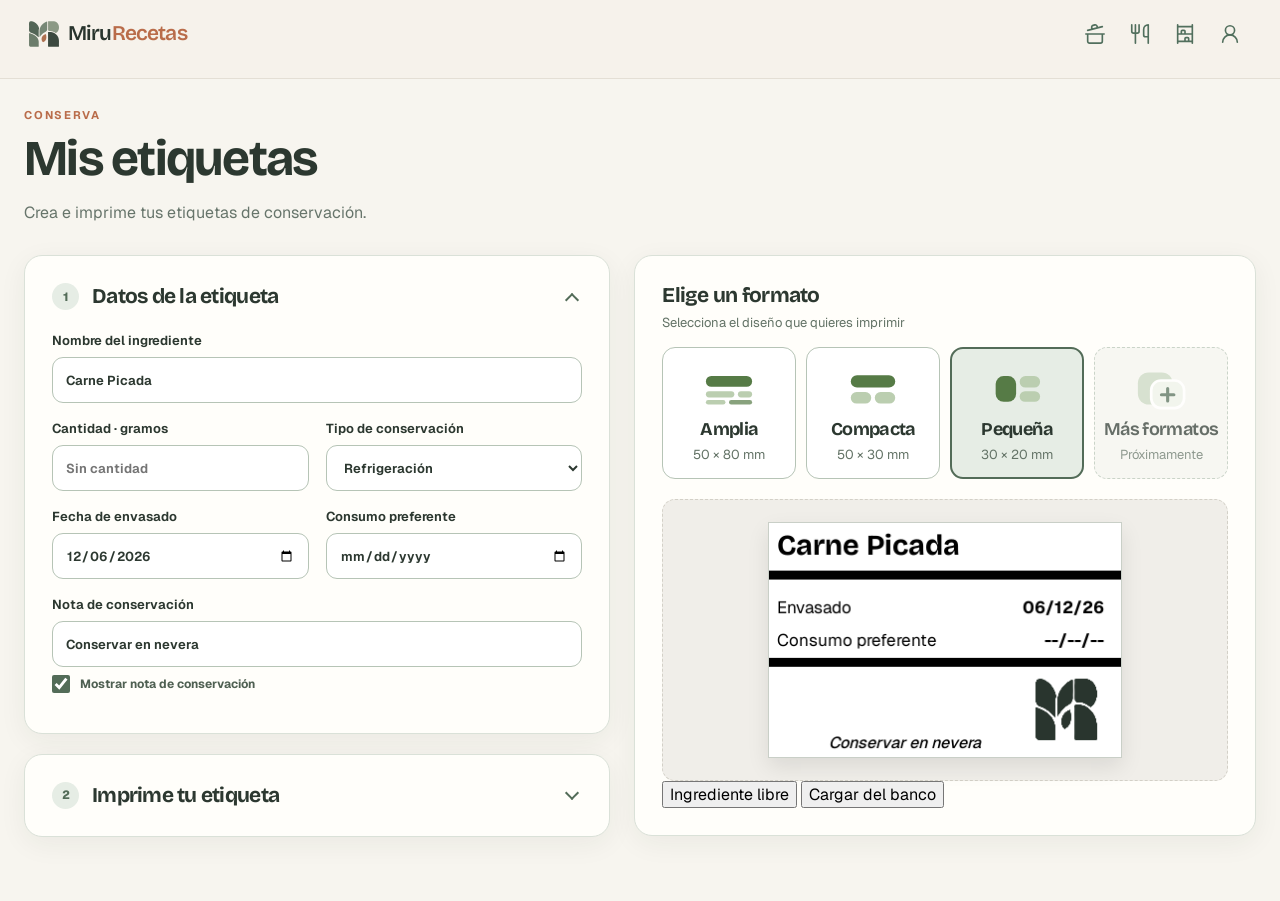
==== ingredientes-v1/index.html @ 3022ea2f "feat: chips de ingrediente libre/banco y panel modal en Pequeña" ====
<!doctype html>
<html lang="es">
<head>
<meta charset="utf-8">
<meta name="viewport" content="width=device-width, initial-scale=1, viewport-fit=cover">
<meta name="theme-color" content="#536c58">
<meta name="description" content="Prepara e imprime etiquetas de ingredientes para congelar con MiruRecetas y una CLABEL CT230B.">
<title>Conserva · Etiquetas de ingredientes | MiruRecetas</title>
<link rel="preconnect" href="https://fonts.googleapis.com">
<link rel="preconnect" href="https://fonts.gstatic.com" crossorigin>
<link href="https://fonts.googleapis.com/css2?family=Bricolage+Grotesque:opsz,wght@12..96,400;12..96,500;12..96,600;12..96,700&family=Geist:ital,wght@0,400;0,500;0,700;1,500&display=swap" rel="stylesheet">
<link rel="stylesheet" href="./cabecera.css">
<link rel="stylesheet" href="./style.css?v=20261108-banco-panel-v1">
</head>
<body>
<header class="miru-header miru-header--interior" data-miru-header="interior" aria-label="Cabecera de MiruRecetas">
  <div class="miru-header__inner">
    <div class="miru-header__identity">
    <a class="miru-brand" href="https://mirurecetas.github.io/menu-anual-recetas/" aria-label="MiruRecetas — ir a la portada">
      <svg xmlns="http://www.w3.org/2000/svg" class="miru-isotipo" viewBox="298.03625 327.58607695 939.08700087 799.25672305" aria-hidden="true" focusable="false"><path id="pieza-1" fill="#8c9985" d="M 903.79 330.18 C 905.53 329.82 907.40 329.60 909.22 329.36 C 911.04 329.12 912.87 328.91 914.70 328.73 C 916.54 328.55 918.38 328.40 920.23 328.27 C 922.08 328.15 923.93 328.05 925.80 327.97 C 927.66 327.90 929.53 327.84 931.40 327.81 C 933.28 327.77 935.16 327.76 937.05 327.76 C 938.93 327.76 940.82 327.78 942.72 327.81 C 944.61 327.83 946.51 327.88 948.42 327.93 C 950.32 327.98 952.23 328.04 954.14 328.11 C 956.05 328.18 957.97 328.25 959.88 328.33 C 961.80 328.40 963.72 328.48 965.64 328.56 C 967.57 328.64 969.49 328.72 971.42 328.80 C 973.34 328.87 975.27 328.94 977.20 329.01 C 979.13 329.07 981.05 329.13 982.98 329.18 C 984.91 329.22 986.84 329.26 988.77 329.29 C 990.70 329.31 992.63 329.32 994.56 329.31 C 996.49 329.31 998.41 329.29 1000.34 329.26 C 1002.26 329.22 1004.19 329.18 1006.11 329.12 C 1008.03 329.07 1009.96 329.01 1011.87 328.94 C 1013.79 328.87 1015.71 328.79 1017.63 328.71 C 1019.54 328.64 1021.45 328.55 1023.36 328.47 C 1025.27 328.39 1027.18 328.30 1029.08 328.23 C 1030.98 328.15 1032.88 328.07 1034.78 328.00 C 1036.68 327.93 1038.57 327.86 1040.46 327.80 C 1042.35 327.75 1044.23 327.70 1046.11 327.66 C 1047.99 327.63 1049.87 327.60 1051.74 327.59 C 1053.61 327.58 1055.48 327.59 1057.34 327.61 C 1059.20 327.63 1061.05 327.67 1062.90 327.73 C 1064.76 327.79 1066.60 327.87 1068.44 327.98 C 1070.28 328.08 1072.11 328.21 1073.94 328.37 C 1075.76 328.52 1077.58 328.70 1079.40 328.91 C 1081.21 329.13 1083.02 329.37 1084.82 329.64 C 1086.62 329.91 1088.41 330.21 1090.19 330.54 C 1091.98 330.87 1093.75 331.23 1095.52 331.62 C 1097.29 332.00 1099.05 332.42 1100.80 332.87 C 1102.55 333.31 1104.29 333.78 1106.02 334.28 C 1107.76 334.78 1109.48 335.31 1111.19 335.87 C 1112.90 336.42 1114.60 337.01 1116.29 337.61 C 1117.98 338.22 1119.67 338.86 1121.33 339.52 C 1123.00 340.18 1124.66 340.87 1126.30 341.58 C 1127.95 342.30 1129.58 343.03 1131.20 343.80 C 1132.82 344.56 1134.43 345.35 1136.03 346.16 C 1137.62 346.98 1139.20 347.81 1140.77 348.67 C 1142.34 349.53 1143.89 350.42 1145.43 351.33 C 1146.97 352.24 1148.50 353.17 1150.00 354.12 C 1151.51 355.08 1153.01 356.05 1154.49 357.05 C 1155.97 358.05 1157.43 359.07 1158.88 360.12 C 1160.33 361.16 1161.76 362.23 1163.17 363.31 C 1164.59 364.40 1165.99 365.51 1167.37 366.63 C 1168.75 367.76 1170.11 368.91 1171.46 370.08 C 1172.80 371.25 1174.13 372.44 1175.44 373.65 C 1176.75 374.86 1178.04 376.08 1179.31 377.33 C 1180.58 378.58 1181.83 379.84 1183.07 381.13 C 1184.30 382.41 1185.51 383.72 1186.70 385.04 C 1187.90 386.36 1189.07 387.70 1190.22 389.05 C 1191.37 390.41 1192.50 391.78 1193.61 393.18 C 1194.72 394.57 1195.80 395.97 1196.87 397.40 C 1197.94 398.82 1198.98 400.26 1200.00 401.72 C 1201.02 403.17 1202.03 404.64 1203.00 406.13 C 1203.98 407.62 1204.94 409.12 1205.88 410.63 C 1206.81 412.15 1207.73 413.68 1208.62 415.22 C 1209.51 416.76 1210.39 418.32 1211.24 419.89 C 1212.09 421.46 1212.91 423.04 1213.72 424.64 C 1214.53 426.23 1215.31 427.84 1216.08 429.46 C 1216.84 431.08 1217.59 432.71 1218.31 434.35 C 1219.03 435.99 1219.73 437.64 1220.41 439.30 C 1221.08 440.96 1221.74 442.64 1222.38 444.32 C 1223.01 446.00 1223.62 447.69 1224.22 449.39 C 1224.81 451.09 1225.38 452.80 1225.93 454.52 C 1226.48 456.24 1227.01 457.97 1227.51 459.70 C 1228.02 461.43 1228.51 463.17 1228.97 464.92 C 1229.43 466.67 1229.88 468.42 1230.30 470.19 C 1230.72 471.95 1231.12 473.71 1231.50 475.49 C 1231.88 477.26 1232.23 479.04 1232.57 480.82 C 1232.91 482.61 1233.22 484.40 1233.51 486.19 C 1233.81 487.98 1234.08 489.78 1234.33 491.58 C 1234.58 493.38 1234.81 495.18 1235.02 496.99 C 1235.23 498.80 1235.41 500.61 1235.58 502.42 C 1235.74 504.23 1235.89 506.05 1236.01 507.87 C 1236.13 509.68 1236.23 511.50 1236.32 513.32 C 1236.40 515.14 1236.45 516.96 1236.49 518.78 C 1236.53 520.60 1236.55 522.42 1236.54 524.24 C 1236.54 526.06 1236.51 527.88 1236.47 529.70 C 1236.42 531.52 1236.35 533.33 1236.26 535.15 C 1236.17 536.96 1236.06 538.78 1235.93 540.59 C 1235.80 542.40 1235.64 544.21 1235.47 546.02 C 1235.29 547.83 1235.10 549.63 1234.88 551.43 C 1234.66 553.23 1234.42 555.03 1234.16 556.82 C 1233.90 558.62 1233.62 560.41 1233.31 562.19 C 1233.01 563.97 1232.68 565.75 1232.33 567.53 C 1231.99 569.30 1231.62 571.07 1231.23 572.84 C 1230.83 574.60 1230.42 576.36 1229.99 578.11 C 1229.55 579.86 1229.09 581.61 1228.61 583.34 C 1228.14 585.08 1227.63 586.81 1227.11 588.54 C 1226.59 590.26 1226.04 591.97 1225.48 593.68 C 1224.91 595.39 1224.32 597.09 1223.71 598.78 C 1223.10 600.47 1222.46 602.15 1221.80 603.82 C 1221.15 605.49 1220.47 607.16 1219.77 608.81 C 1219.07 610.46 1218.34 612.10 1217.60 613.73 C 1216.85 615.37 1216.08 616.99 1215.29 618.60 C 1214.50 620.21 1213.69 621.81 1212.85 623.39 C 1212.02 624.98 1211.16 626.55 1210.28 628.12 C 1209.39 629.68 1208.49 631.23 1207.56 632.77 C 1206.64 634.30 1205.69 635.83 1204.71 637.34 C 1203.74 638.85 1202.75 640.35 1201.73 641.83 C 1200.71 643.31 1199.67 644.78 1198.60 646.23 C 1197.54 647.69 1196.45 649.13 1195.34 650.55 C 1194.23 651.97 1193.10 653.38 1191.94 654.77 C 1190.78 656.16 1189.60 657.54 1188.40 658.90 C 1187.19 660.26 1185.97 661.60 1184.72 662.93 C 1183.47 664.26 1182.20 665.57 1180.90 666.87 C 1179.60 668.17 1178.28 669.45 1176.94 670.73 C 1175.60 672.01 1174.24 673.28 1172.85 674.54 C 1171.46 675.80 1170.05 677.05 1168.62 678.29 C 1167.19 679.54 1165.73 680.79 1164.25 682.02 C 1162.78 683.25 1161.28 684.49 1159.76 685.66 C 1158.25 686.83 1156.71 687.99 1155.17 689.05 C 1153.62 690.10 1152.06 691.11 1150.50 691.97 C 1148.94 692.84 1147.36 693.63 1145.79 694.24 C 1144.22 694.86 1142.64 695.36 1141.06 695.66 C 1139.49 695.96 1137.91 696.10 1136.34 696.02 C 1134.78 695.95 1133.21 695.65 1131.66 695.21 C 1130.10 694.77 1128.55 694.12 1127.00 693.38 C 1125.46 692.65 1123.92 691.75 1122.38 690.80 C 1120.84 689.86 1119.30 688.80 1117.77 687.73 C 1116.23 686.67 1114.70 685.52 1113.16 684.42 C 1111.63 683.32 1110.10 682.19 1108.57 681.13 C 1107.03 680.07 1105.50 679.05 1103.97 678.08 C 1102.43 677.10 1100.89 676.18 1099.36 675.29 C 1097.82 674.39 1096.27 673.54 1094.73 672.71 C 1093.18 671.88 1091.64 671.09 1090.09 670.31 C 1088.53 669.52 1086.98 668.77 1085.42 668.02 C 1083.85 667.27 1082.29 666.54 1080.72 665.81 C 1079.15 665.08 1077.57 664.35 1075.99 663.63 C 1074.40 662.90 1072.81 662.18 1071.22 661.46 C 1069.62 660.74 1068.02 660.03 1066.41 659.32 C 1064.81 658.62 1063.19 657.91 1061.57 657.22 C 1059.96 656.53 1058.33 655.84 1056.70 655.16 C 1055.07 654.49 1053.43 653.82 1051.79 653.16 C 1050.15 652.50 1048.50 651.86 1046.84 651.22 C 1045.19 650.59 1043.53 649.97 1041.86 649.36 C 1040.19 648.75 1038.52 648.16 1036.84 647.58 C 1035.17 647.00 1033.48 646.43 1031.79 645.89 C 1030.10 645.34 1028.41 644.81 1026.70 644.30 C 1025.00 643.79 1023.29 643.30 1021.58 642.82 C 1019.87 642.35 1018.15 641.90 1016.42 641.47 C 1014.70 641.03 1012.97 640.62 1011.23 640.24 C 1009.49 639.85 1007.75 639.49 1006.00 639.14 C 1004.25 638.80 1002.49 638.48 1000.72 638.18 C 998.95 637.88 997.18 637.61 995.39 637.35 C 993.61 637.10 991.81 636.86 990.00 636.65 C 988.20 636.44 986.38 636.25 984.55 636.08 C 982.72 635.91 980.88 635.77 979.02 635.64 C 977.17 635.52 975.30 635.42 973.42 635.33 C 971.54 635.25 969.64 635.19 967.75 635.13 C 965.85 635.08 963.94 635.05 962.03 635.01 C 960.12 634.97 958.21 634.94 956.30 634.91 C 954.40 634.87 952.49 634.84 950.60 634.79 C 948.70 634.74 946.81 634.69 944.94 634.61 C 943.07 634.53 941.21 634.44 939.38 634.32 C 937.54 634.20 935.72 634.07 933.93 633.88 C 932.14 633.70 930.37 633.52 928.63 633.24 C 926.88 632.96 925.17 632.65 923.48 632.20 C 921.79 631.75 920.12 631.24 918.49 630.54 C 916.85 629.84 915.22 629.00 913.65 628.00 C 912.08 627.01 910.51 625.81 909.06 624.54 C 907.62 623.27 906.22 621.84 904.98 620.39 C 903.75 618.93 902.63 617.38 901.67 615.81 C 900.70 614.25 899.90 612.63 899.19 610.98 C 898.49 609.33 897.93 607.64 897.45 605.92 C 896.96 604.21 896.60 602.46 896.29 600.69 C 895.98 598.92 895.77 597.12 895.59 595.32 C 895.41 593.51 895.31 591.67 895.22 589.84 C 895.13 588.00 895.09 586.15 895.05 584.29 C 895.01 582.44 894.98 580.58 894.95 578.72 C 894.93 576.86 894.90 575.00 894.89 573.14 C 894.87 571.27 894.86 569.40 894.85 567.54 C 894.84 565.67 894.83 563.79 894.83 561.92 C 894.83 560.05 894.83 558.17 894.83 556.29 C 894.83 554.42 894.84 552.54 894.85 550.66 C 894.85 548.78 894.87 546.90 894.88 545.01 C 894.89 543.13 894.90 541.25 894.91 539.36 C 894.93 537.47 894.94 535.59 894.96 533.70 C 894.97 531.81 894.98 529.92 895.00 528.04 C 895.01 526.15 895.03 524.26 895.04 522.37 C 895.05 520.48 895.06 518.59 895.08 516.70 C 895.09 514.81 895.09 512.91 895.10 511.02 C 895.11 509.13 895.11 507.24 895.11 505.35 C 895.11 503.46 895.11 501.57 895.11 499.68 C 895.10 497.79 895.10 495.90 895.08 494.01 C 895.07 492.13 895.06 490.24 895.04 488.35 C 895.02 486.46 895.00 484.57 894.98 482.69 C 894.96 480.80 894.93 478.92 894.90 477.03 C 894.88 475.14 894.85 473.26 894.82 471.37 C 894.79 469.49 894.76 467.60 894.74 465.72 C 894.71 463.83 894.68 461.95 894.65 460.06 C 894.62 458.18 894.59 456.29 894.57 454.41 C 894.54 452.52 894.52 450.64 894.49 448.75 C 894.47 446.87 894.45 444.99 894.43 443.10 C 894.41 441.22 894.40 439.33 894.39 437.44 C 894.38 435.56 894.37 433.67 894.36 431.79 C 894.36 429.90 894.36 428.02 894.36 426.13 C 894.37 424.24 894.38 422.36 894.39 420.47 C 894.41 418.58 894.43 416.69 894.46 414.80 C 894.49 412.91 894.52 411.03 894.56 409.14 C 894.60 407.25 894.65 405.36 894.70 403.46 C 894.75 401.57 894.81 399.68 894.86 397.79 C 894.92 395.89 894.98 394.00 895.03 392.10 C 895.09 390.20 895.14 388.31 895.19 386.41 C 895.24 384.51 895.28 382.60 895.32 380.70 C 895.36 378.80 895.39 376.89 895.40 374.98 C 895.42 373.07 895.43 371.16 895.42 369.25 C 895.42 367.33 895.40 365.42 895.36 363.50 C 895.33 361.58 895.28 359.65 895.23 357.72 C 895.18 355.79 895.12 353.86 895.07 351.91 C 895.02 349.96 894.97 348.01 894.94 346.04 C 894.92 344.07 894.79 341.99 894.92 340.11 C 895.05 338.23 895.07 336.21 895.71 334.78 C 896.34 333.35 897.40 332.28 898.74 331.52 C 900.09 330.75 902.04 330.54 903.79 330.18 Z"/><path id="pieza-2" fill="#536556" d="M 354.97 329.21 C 357.05 328.94 359.13 328.72 361.19 328.55 C 363.26 328.39 365.31 328.28 367.36 328.22 C 369.41 328.15 371.44 328.15 373.47 328.18 C 375.50 328.22 377.52 328.31 379.53 328.44 C 381.54 328.57 383.54 328.75 385.54 328.97 C 387.53 329.18 389.51 329.45 391.49 329.75 C 393.46 330.05 395.42 330.40 397.38 330.78 C 399.34 331.16 401.28 331.58 403.22 332.03 C 405.16 332.49 407.09 332.98 409.01 333.50 C 410.93 334.02 412.84 334.57 414.74 335.16 C 416.64 335.74 418.53 336.36 420.41 337.00 C 422.30 337.64 424.17 338.31 426.04 339.00 C 427.90 339.69 429.76 340.41 431.61 341.15 C 433.45 341.89 435.29 342.66 437.12 343.44 C 438.95 344.22 440.77 345.02 442.58 345.84 C 444.39 346.66 446.19 347.49 447.98 348.35 C 449.78 349.20 451.56 350.08 453.33 350.97 C 455.11 351.86 456.87 352.76 458.63 353.69 C 460.38 354.61 462.13 355.56 463.87 356.52 C 465.61 357.48 467.33 358.46 469.05 359.45 C 470.77 360.45 472.48 361.46 474.18 362.49 C 475.88 363.52 477.57 364.57 479.26 365.64 C 480.94 366.70 482.61 367.79 484.27 368.89 C 485.94 369.99 487.59 371.11 489.24 372.25 C 490.88 373.38 492.52 374.54 494.14 375.71 C 495.77 376.88 497.38 378.07 498.99 379.27 C 500.60 380.48 502.19 381.70 503.78 382.94 C 505.37 384.18 506.95 385.44 508.52 386.71 C 510.09 387.99 511.65 389.28 513.19 390.59 C 514.74 391.90 516.28 393.22 517.81 394.56 C 519.33 395.90 520.85 397.26 522.36 398.63 C 523.86 400.00 525.35 401.39 526.83 402.79 C 528.31 404.19 529.78 405.61 531.24 407.04 C 532.70 408.47 534.14 409.91 535.57 411.37 C 537.00 412.83 538.42 414.30 539.83 415.79 C 541.23 417.28 542.62 418.77 544.00 420.29 C 545.37 421.80 546.74 423.32 548.08 424.86 C 549.43 426.39 550.77 427.94 552.08 429.50 C 553.40 431.06 554.70 432.63 555.99 434.22 C 557.28 435.80 558.55 437.39 559.80 439.00 C 561.06 440.60 562.30 442.22 563.52 443.84 C 564.74 445.47 565.95 447.10 567.14 448.74 C 568.32 450.39 569.49 452.04 570.65 453.71 C 571.80 455.37 572.93 457.04 574.05 458.72 C 575.17 460.40 576.27 462.09 577.34 463.78 C 578.42 465.48 579.48 467.18 580.53 468.90 C 581.57 470.61 582.59 472.33 583.59 474.05 C 584.59 475.78 585.57 477.51 586.53 479.25 C 587.49 480.99 588.43 482.73 589.35 484.48 C 590.27 486.23 591.17 487.99 592.05 489.75 C 592.93 491.51 593.78 493.28 594.61 495.05 C 595.45 496.82 596.26 498.60 597.05 500.38 C 597.84 502.16 598.60 503.95 599.35 505.74 C 600.09 507.53 600.82 509.33 601.52 511.15 C 602.22 512.96 602.90 514.78 603.57 516.61 C 604.23 518.44 604.87 520.28 605.49 522.14 C 606.11 524.00 606.72 525.87 607.30 527.75 C 607.88 529.64 608.45 531.54 609.00 533.46 C 609.54 535.39 610.09 537.33 610.57 539.28 C 611.06 541.23 611.54 543.21 611.90 545.17 C 612.26 547.14 612.58 549.12 612.73 551.09 C 612.89 553.06 612.95 555.02 612.84 556.97 C 612.73 558.92 612.43 560.85 612.06 562.78 C 611.69 564.70 611.16 566.61 610.64 568.53 C 610.11 570.45 609.48 572.37 608.92 574.30 C 608.36 576.23 607.77 578.16 607.26 580.12 C 606.75 582.07 606.28 584.04 605.85 586.01 C 605.42 587.99 605.03 589.99 604.67 591.99 C 604.32 593.99 604.00 596.01 603.71 598.03 C 603.42 600.06 603.17 602.10 602.95 604.14 C 602.72 606.19 602.53 608.24 602.36 610.31 C 602.19 612.37 602.04 614.44 601.92 616.52 C 601.80 618.60 601.70 620.69 601.62 622.78 C 601.54 624.87 601.48 626.97 601.43 629.08 C 601.39 631.18 601.36 633.29 601.34 635.41 C 601.33 637.52 601.32 639.64 601.33 641.76 C 601.33 643.89 601.35 646.01 601.36 648.14 C 601.38 650.26 601.41 652.39 601.43 654.53 C 601.46 656.66 601.49 658.79 601.52 660.92 C 601.55 663.05 601.58 665.18 601.60 667.31 C 601.62 669.44 601.64 671.57 601.65 673.70 C 601.66 675.83 601.66 677.95 601.66 680.08 C 601.66 682.20 601.65 684.32 601.63 686.44 C 601.62 688.56 601.60 690.68 601.57 692.80 C 601.55 694.91 601.52 697.03 601.49 699.14 C 601.46 701.25 601.42 703.36 601.39 705.46 C 601.35 707.57 601.31 709.67 601.27 711.78 C 601.23 713.88 601.19 715.98 601.15 718.08 C 601.11 720.17 601.06 722.27 601.02 724.36 C 600.98 726.45 600.94 728.54 600.91 730.63 C 600.87 732.72 600.83 734.80 600.80 736.89 C 600.77 738.97 600.74 741.05 600.71 743.13 C 600.69 745.20 600.67 747.28 600.65 749.35 C 600.63 751.42 600.62 753.49 600.62 755.56 C 600.61 757.62 600.61 759.69 600.62 761.75 C 600.63 763.81 600.64 765.87 600.67 767.92 C 600.69 769.98 600.72 772.02 600.77 774.08 C 600.81 776.13 600.86 778.18 600.92 780.26 C 600.98 782.34 601.05 784.42 601.14 786.55 C 601.23 788.68 601.33 790.84 601.45 793.06 C 601.57 795.28 601.72 797.57 601.85 799.88 C 601.98 802.19 602.16 804.61 602.22 806.91 C 602.29 809.22 602.36 811.57 602.24 813.73 C 602.12 815.88 601.95 818.00 601.53 819.85 C 601.12 821.69 600.56 823.51 599.75 824.79 C 598.93 826.08 597.89 827.24 596.64 827.55 C 595.38 827.86 593.77 827.37 592.19 826.63 C 590.60 825.90 588.78 824.39 587.13 823.15 C 585.47 821.90 583.86 820.50 582.28 819.14 C 580.70 817.78 579.18 816.39 577.64 815.01 C 576.11 813.62 574.60 812.22 573.07 810.84 C 571.54 809.46 570.01 808.08 568.48 806.71 C 566.94 805.34 565.40 803.97 563.85 802.62 C 562.31 801.26 560.76 799.91 559.20 798.56 C 557.64 797.22 556.08 795.88 554.52 794.55 C 552.95 793.22 551.38 791.90 549.81 790.58 C 548.24 789.27 546.66 787.96 545.07 786.66 C 543.49 785.36 541.90 784.07 540.31 782.79 C 538.71 781.51 537.12 780.23 535.52 778.97 C 533.91 777.70 532.31 776.45 530.69 775.20 C 529.08 773.95 527.47 772.71 525.85 771.48 C 524.23 770.25 522.60 769.03 520.97 767.82 C 519.34 766.62 517.71 765.41 516.07 764.22 C 514.43 763.03 512.79 761.85 511.14 760.68 C 509.50 759.52 507.84 758.36 506.19 757.21 C 504.53 756.06 502.87 754.92 501.21 753.79 C 499.54 752.67 497.87 751.55 496.20 750.45 C 494.53 749.34 492.85 748.25 491.17 747.17 C 489.49 746.09 487.80 745.02 486.11 743.96 C 484.42 742.91 482.72 741.86 481.03 740.83 C 479.33 739.80 477.62 738.78 475.92 737.77 C 474.21 736.76 472.50 735.77 470.78 734.78 C 469.07 733.80 467.35 732.83 465.63 731.88 C 463.90 730.92 462.18 729.98 460.44 729.05 C 458.71 728.13 456.98 727.21 455.24 726.31 C 453.50 725.41 451.75 724.53 450.01 723.65 C 448.26 722.78 446.51 721.92 444.75 721.08 C 442.99 720.23 441.23 719.40 439.47 718.57 C 437.70 717.75 435.93 716.94 434.15 716.14 C 432.38 715.34 430.60 714.55 428.81 713.77 C 427.02 712.99 425.23 712.23 423.43 711.47 C 421.64 710.71 419.83 709.96 418.02 709.21 C 416.21 708.47 414.40 707.74 412.58 707.01 C 410.75 706.28 408.93 705.57 407.09 704.85 C 405.26 704.14 403.41 703.44 401.57 702.73 C 399.72 702.03 397.86 701.34 396.00 700.65 C 394.14 699.96 392.27 699.28 390.39 698.60 C 388.51 697.92 386.63 697.24 384.74 696.57 C 382.84 695.90 380.94 695.23 379.04 694.56 C 377.13 693.89 375.22 693.22 373.31 692.55 C 371.40 691.87 369.48 691.19 367.58 690.50 C 365.68 689.80 363.77 689.10 361.89 688.38 C 360.00 687.65 358.12 686.92 356.27 686.15 C 354.41 685.39 352.57 684.60 350.75 683.78 C 348.93 682.96 347.13 682.12 345.37 681.24 C 343.60 680.36 341.86 679.44 340.15 678.48 C 338.45 677.53 336.77 676.53 335.14 675.48 C 333.51 674.44 331.91 673.35 330.37 672.20 C 328.82 671.05 327.31 669.86 325.86 668.60 C 324.41 667.34 323.00 666.03 321.65 664.65 C 320.31 663.27 319.01 661.83 317.78 660.32 C 316.55 658.80 315.38 657.21 314.28 655.57 C 313.17 653.92 312.13 652.20 311.15 650.44 C 310.16 648.68 309.24 646.86 308.38 645.01 C 307.52 643.16 306.72 641.25 305.98 639.33 C 305.24 637.41 304.56 635.45 303.94 633.48 C 303.32 631.51 302.75 629.51 302.25 627.52 C 301.75 625.53 301.30 623.52 300.91 621.52 C 300.53 619.52 300.20 617.52 299.92 615.53 C 299.64 613.53 299.41 611.54 299.22 609.55 C 299.03 607.56 298.89 605.57 298.78 603.58 C 298.66 601.59 298.59 599.59 298.54 597.60 C 298.49 595.60 298.47 593.60 298.47 591.60 C 298.47 589.59 298.49 587.58 298.52 585.57 C 298.55 583.55 298.59 581.53 298.64 579.50 C 298.68 577.47 298.74 575.43 298.79 573.38 C 298.84 571.34 298.90 569.28 298.95 567.22 C 299.01 565.16 299.07 563.09 299.12 561.01 C 299.18 558.94 299.24 556.85 299.30 554.76 C 299.35 552.67 299.41 550.58 299.47 548.48 C 299.52 546.37 299.58 544.27 299.63 542.16 C 299.69 540.04 299.74 537.93 299.79 535.80 C 299.84 533.68 299.88 531.56 299.92 529.43 C 299.97 527.30 300.01 525.17 300.04 523.03 C 300.08 520.89 300.11 518.76 300.13 516.61 C 300.16 514.47 300.18 512.33 300.20 510.18 C 300.21 508.04 300.22 505.89 300.22 503.74 C 300.23 501.59 300.22 499.44 300.21 497.29 C 300.20 495.15 300.18 492.99 300.16 490.84 C 300.13 488.69 300.10 486.54 300.05 484.39 C 300.01 482.25 299.96 480.10 299.90 477.95 C 299.84 475.80 299.76 473.66 299.69 471.51 C 299.61 469.37 299.52 467.23 299.43 465.09 C 299.34 462.95 299.25 460.81 299.15 458.68 C 299.06 456.54 298.96 454.41 298.87 452.28 C 298.78 450.15 298.69 448.03 298.60 445.90 C 298.52 443.78 298.44 441.66 298.37 439.54 C 298.30 437.43 298.23 435.32 298.18 433.21 C 298.13 431.10 298.09 429.00 298.07 426.90 C 298.04 424.80 298.03 422.70 298.04 420.62 C 298.05 418.53 298.08 416.44 298.13 414.36 C 298.17 412.28 298.24 410.21 298.34 408.14 C 298.43 406.07 298.55 404.01 298.69 401.95 C 298.84 399.89 299.01 397.84 299.21 395.80 C 299.42 393.75 299.65 391.71 299.92 389.68 C 300.18 387.65 300.48 385.62 300.82 383.61 C 301.16 381.59 301.53 379.58 301.95 377.57 C 302.37 375.57 302.81 373.57 303.32 371.60 C 303.84 369.64 304.39 367.68 305.01 365.77 C 305.64 363.86 306.31 361.97 307.08 360.15 C 307.84 358.33 308.66 356.55 309.59 354.85 C 310.51 353.15 311.51 351.49 312.62 349.94 C 313.72 348.38 314.92 346.89 316.23 345.51 C 317.54 344.13 318.96 342.84 320.48 341.65 C 322.00 340.46 323.64 339.37 325.35 338.37 C 327.06 337.36 328.86 336.45 330.72 335.62 C 332.57 334.79 334.51 334.05 336.47 333.37 C 338.44 332.70 340.47 332.11 342.51 331.58 C 344.55 331.05 346.63 330.60 348.71 330.21 C 350.79 329.81 352.89 329.49 354.97 329.21 Z"/><path id="pieza-3" fill="#778876" d="M 856.62 339.24 C 858.21 339.07 859.91 338.86 861.28 339.13 C 862.65 339.40 863.94 339.87 864.85 340.86 C 865.75 341.84 866.25 343.44 866.71 345.03 C 867.16 346.63 867.34 348.58 867.55 350.41 C 867.77 352.24 867.90 354.13 868.00 356.01 C 868.11 357.89 868.15 359.79 868.19 361.69 C 868.22 363.59 868.22 365.51 868.22 367.41 C 868.21 369.31 868.19 371.22 868.18 373.11 C 868.17 375.01 868.16 376.89 868.16 378.77 C 868.15 380.64 868.15 382.51 868.15 384.37 C 868.15 386.23 868.15 388.09 868.15 389.94 C 868.16 391.79 868.16 393.64 868.17 395.48 C 868.18 397.32 868.18 399.16 868.20 401.00 C 868.21 402.84 868.22 404.68 868.23 406.52 C 868.25 408.35 868.26 410.19 868.28 412.03 C 868.29 413.87 868.31 415.71 868.33 417.56 C 868.34 419.40 868.36 421.25 868.38 423.10 C 868.40 424.94 868.42 426.80 868.44 428.65 C 868.46 430.50 868.48 432.36 868.49 434.22 C 868.51 436.08 868.53 437.94 868.55 439.80 C 868.57 441.66 868.59 443.52 868.60 445.39 C 868.62 447.25 868.64 449.12 868.65 450.99 C 868.67 452.85 868.68 454.72 868.70 456.59 C 868.71 458.46 868.72 460.33 868.73 462.20 C 868.74 464.07 868.75 465.94 868.75 467.81 C 868.76 469.68 868.76 471.55 868.76 473.42 C 868.76 475.29 868.76 477.16 868.76 479.03 C 868.76 480.90 868.75 482.77 868.74 484.64 C 868.73 486.51 868.72 488.37 868.70 490.24 C 868.69 492.11 868.67 493.97 868.65 495.84 C 868.63 497.70 868.60 499.57 868.57 501.43 C 868.54 503.29 868.51 505.15 868.47 507.01 C 868.43 508.87 868.39 510.72 868.35 512.58 C 868.31 514.43 868.26 516.29 868.21 518.14 C 868.17 519.99 868.12 521.84 868.08 523.69 C 868.03 525.54 867.99 527.38 867.95 529.23 C 867.92 531.07 867.88 532.92 867.86 534.76 C 867.83 536.61 867.81 538.45 867.80 540.29 C 867.79 542.13 867.78 543.97 867.79 545.81 C 867.80 547.65 867.82 549.49 867.85 551.33 C 867.88 553.17 867.92 555.01 867.97 556.84 C 868.02 558.68 868.08 560.51 868.13 562.34 C 868.17 564.17 868.23 566.00 868.25 567.82 C 868.28 569.64 868.31 571.45 868.30 573.26 C 868.29 575.07 868.27 576.87 868.21 578.66 C 868.15 580.45 868.06 582.23 867.92 584.00 C 867.79 585.77 867.62 587.53 867.39 589.28 C 867.16 591.02 866.88 592.76 866.54 594.47 C 866.20 596.19 865.81 597.90 865.35 599.59 C 864.90 601.27 864.39 602.95 863.83 604.60 C 863.27 606.25 862.65 607.89 861.98 609.51 C 861.32 611.12 860.60 612.72 859.84 614.30 C 859.07 615.88 858.26 617.43 857.40 618.96 C 856.55 620.50 855.65 622.01 854.71 623.50 C 853.77 624.98 852.78 626.44 851.76 627.88 C 850.74 629.32 849.68 630.73 848.59 632.11 C 847.49 633.50 846.36 634.85 845.20 636.18 C 844.04 637.51 842.84 638.81 841.61 640.08 C 840.39 641.34 839.13 642.58 837.85 643.79 C 836.57 644.99 835.26 646.17 833.93 647.31 C 832.60 648.45 831.24 649.56 829.87 650.63 C 828.49 651.70 827.10 652.74 825.68 653.76 C 824.27 654.77 822.83 655.75 821.38 656.71 C 819.93 657.67 818.47 658.60 816.99 659.52 C 815.51 660.43 814.02 661.33 812.52 662.20 C 811.02 663.08 809.50 663.94 807.98 664.79 C 806.46 665.64 804.93 666.47 803.39 667.29 C 801.86 668.12 800.32 668.93 798.78 669.75 C 797.23 670.56 795.68 671.36 794.14 672.17 C 792.59 672.98 791.04 673.78 789.50 674.59 C 787.95 675.40 786.41 676.20 784.87 677.02 C 783.33 677.84 781.80 678.66 780.27 679.50 C 778.74 680.33 777.22 681.18 775.71 682.04 C 774.20 682.90 772.70 683.77 771.21 684.66 C 769.72 685.55 768.25 686.46 766.78 687.38 C 765.31 688.30 763.85 689.23 762.39 690.18 C 760.94 691.13 759.50 692.10 758.07 693.07 C 756.63 694.05 755.21 695.04 753.79 696.04 C 752.37 697.05 750.96 698.06 749.56 699.09 C 748.15 700.12 746.76 701.16 745.37 702.21 C 743.98 703.26 742.59 704.33 741.22 705.40 C 739.84 706.47 738.47 707.56 737.10 708.65 C 735.73 709.74 734.37 710.85 733.02 711.96 C 731.66 713.08 730.31 714.20 728.96 715.33 C 727.61 716.46 726.27 717.60 724.93 718.75 C 723.58 719.90 722.25 721.06 720.91 722.22 C 719.58 723.39 718.25 724.56 716.92 725.74 C 715.59 726.92 714.27 728.11 712.95 729.30 C 711.63 730.50 710.31 731.71 709.00 732.92 C 707.69 734.14 706.38 735.36 705.08 736.59 C 703.78 737.83 702.48 739.07 701.19 740.33 C 699.90 741.58 698.62 742.84 697.34 744.12 C 696.06 745.39 694.79 746.67 693.52 747.97 C 692.25 749.27 690.99 750.57 689.74 751.89 C 688.49 753.21 687.24 754.54 686.00 755.88 C 684.77 757.22 683.54 758.57 682.31 759.94 C 681.09 761.31 679.88 762.68 678.67 764.07 C 677.47 765.46 676.27 766.87 675.08 768.28 C 673.89 769.70 672.71 771.13 671.54 772.56 C 670.37 773.99 669.20 775.43 668.04 776.86 C 666.88 778.30 665.73 779.74 664.58 781.18 C 663.43 782.61 662.29 784.05 661.15 785.47 C 660.01 786.90 658.87 788.32 657.74 789.72 C 656.60 791.13 655.47 792.52 654.34 793.89 C 653.22 795.27 652.09 796.63 650.96 797.96 C 649.84 799.30 648.71 800.62 647.59 801.90 C 646.46 803.19 645.33 804.46 644.21 805.69 C 643.08 806.92 641.95 808.12 640.82 809.28 C 639.69 810.45 638.55 811.59 637.41 812.67 C 636.28 813.74 635.08 815.01 634.01 815.72 C 632.94 816.44 631.83 817.19 630.98 816.96 C 630.12 816.74 629.42 815.65 628.86 814.37 C 628.30 813.10 627.92 811.11 627.61 809.32 C 627.30 807.53 627.12 805.58 627.00 803.64 C 626.87 801.71 626.85 799.70 626.84 797.70 C 626.84 795.71 626.92 793.66 626.99 791.65 C 627.06 789.64 627.17 787.62 627.27 785.64 C 627.36 783.67 627.46 781.72 627.54 779.79 C 627.63 777.87 627.72 775.97 627.80 774.09 C 627.88 772.21 627.95 770.36 628.02 768.52 C 628.09 766.67 628.16 764.85 628.21 763.04 C 628.27 761.22 628.32 759.42 628.37 757.62 C 628.41 755.82 628.45 754.03 628.49 752.24 C 628.52 750.45 628.54 748.67 628.56 746.87 C 628.57 745.08 628.58 743.29 628.58 741.49 C 628.58 739.68 628.57 737.87 628.56 736.06 C 628.54 734.24 628.52 732.41 628.49 730.59 C 628.46 728.76 628.43 726.92 628.39 725.08 C 628.35 723.24 628.30 721.39 628.25 719.54 C 628.20 717.69 628.15 715.83 628.10 713.97 C 628.04 712.12 627.98 710.25 627.92 708.39 C 627.86 706.52 627.80 704.65 627.74 702.78 C 627.68 700.91 627.61 699.03 627.55 697.15 C 627.49 695.28 627.43 693.40 627.37 691.52 C 627.31 689.64 627.25 687.76 627.20 685.88 C 627.15 684.00 627.09 682.12 627.04 680.24 C 627.00 678.36 626.95 676.48 626.91 674.60 C 626.88 672.72 626.84 670.85 626.81 668.97 C 626.79 667.10 626.77 665.22 626.75 663.35 C 626.74 661.48 626.73 659.61 626.73 657.75 C 626.74 655.88 626.75 654.02 626.77 652.16 C 626.79 650.30 626.82 648.45 626.85 646.60 C 626.89 644.75 626.94 642.90 627.00 641.06 C 627.06 639.22 627.13 637.38 627.21 635.55 C 627.29 633.72 627.38 631.89 627.49 630.07 C 627.59 628.24 627.70 626.43 627.82 624.61 C 627.94 622.80 628.08 620.99 628.22 619.18 C 628.37 617.38 628.52 615.58 628.69 613.78 C 628.86 611.98 629.04 610.19 629.23 608.41 C 629.42 606.62 629.62 604.84 629.84 603.07 C 630.05 601.29 630.28 599.52 630.52 597.75 C 630.75 595.99 631.00 594.23 631.27 592.47 C 631.53 590.72 631.81 588.97 632.09 587.22 C 632.38 585.48 632.68 583.74 633.00 582.01 C 633.31 580.28 633.64 578.55 633.98 576.83 C 634.32 575.10 634.67 573.39 635.04 571.68 C 635.41 569.97 635.79 568.26 636.18 566.56 C 636.57 564.86 636.98 563.17 637.40 561.48 C 637.83 559.80 638.26 558.11 638.71 556.44 C 639.16 554.76 639.62 553.10 640.10 551.43 C 640.58 549.77 641.07 548.11 641.58 546.46 C 642.09 544.81 642.61 543.17 643.15 541.53 C 643.69 539.89 644.24 538.26 644.81 536.64 C 645.38 535.01 645.96 533.40 646.56 531.79 C 647.16 530.17 647.77 528.57 648.40 526.97 C 649.03 525.37 649.68 523.78 650.34 522.20 C 651.00 520.62 651.68 519.04 652.37 517.47 C 653.06 515.90 653.77 514.34 654.50 512.78 C 655.23 511.22 655.97 509.67 656.73 508.13 C 657.49 506.59 658.27 505.06 659.06 503.53 C 659.85 502.00 660.67 500.48 661.49 498.97 C 662.32 497.46 663.17 495.95 664.03 494.46 C 664.89 492.96 665.76 491.47 666.65 489.99 C 667.55 488.50 668.46 487.03 669.38 485.56 C 670.30 484.09 671.24 482.63 672.19 481.18 C 673.15 479.73 674.12 478.28 675.10 476.84 C 676.08 475.41 677.08 473.98 678.09 472.55 C 679.10 471.13 680.13 469.71 681.17 468.31 C 682.21 466.90 683.26 465.50 684.32 464.10 C 685.39 462.71 686.47 461.32 687.56 459.95 C 688.65 458.57 689.75 457.20 690.87 455.84 C 691.98 454.47 693.11 453.12 694.25 451.77 C 695.39 450.42 696.54 449.08 697.71 447.75 C 698.87 446.41 700.04 445.09 701.23 443.77 C 702.41 442.45 703.61 441.14 704.81 439.84 C 706.02 438.54 707.24 437.24 708.46 435.96 C 709.69 434.67 710.92 433.39 712.17 432.12 C 713.41 430.85 714.67 429.58 715.93 428.32 C 717.20 427.07 718.47 425.82 719.75 424.58 C 721.03 423.34 722.32 422.10 723.62 420.88 C 724.92 419.65 726.23 418.43 727.54 417.22 C 728.85 416.01 730.18 414.81 731.50 413.61 C 732.83 412.42 734.17 411.23 735.51 410.05 C 736.85 408.87 738.20 407.70 739.56 406.53 C 740.92 405.37 742.28 404.21 743.65 403.06 C 745.01 401.91 746.39 400.77 747.77 399.64 C 749.15 398.51 750.53 397.38 751.93 396.27 C 753.32 395.16 754.72 394.05 756.12 392.96 C 757.52 391.87 758.93 390.78 760.35 389.71 C 761.76 388.64 763.18 387.58 764.61 386.53 C 766.03 385.48 767.47 384.45 768.90 383.42 C 770.34 382.40 771.78 381.39 773.23 380.39 C 774.68 379.40 776.13 378.41 777.59 377.44 C 779.05 376.48 780.52 375.52 781.99 374.58 C 783.46 373.64 784.93 372.72 786.41 371.81 C 787.89 370.91 789.38 370.01 790.87 369.14 C 792.36 368.27 793.86 367.41 795.36 366.57 C 796.86 365.73 798.37 364.91 799.88 364.10 C 801.39 363.29 802.91 362.49 804.43 361.70 C 805.96 360.91 807.49 360.14 809.02 359.36 C 810.55 358.59 812.09 357.82 813.64 357.05 C 815.19 356.28 816.74 355.51 818.30 354.74 C 819.86 353.96 821.42 353.19 822.99 352.41 C 824.56 351.62 826.14 350.82 827.73 350.03 C 829.31 349.24 830.90 348.43 832.50 347.66 C 834.09 346.88 835.69 346.11 837.29 345.39 C 838.89 344.66 840.50 343.95 842.11 343.31 C 843.72 342.67 845.33 342.06 846.94 341.53 C 848.56 341.00 850.17 340.52 851.78 340.14 C 853.40 339.76 855.04 339.41 856.62 339.24 Z"/><path id="pieza-4" fill="#af7251" d="M 815.68 733.42 C 816.55 733.17 817.42 732.90 818.26 732.72 C 819.10 732.54 819.95 732.36 820.75 732.33 C 821.54 732.30 822.33 732.32 823.05 732.53 C 823.78 732.74 824.47 733.08 825.09 733.60 C 825.72 734.11 826.29 734.84 826.82 735.63 C 827.35 736.42 827.82 737.38 828.25 738.35 C 828.69 739.32 829.08 740.40 829.43 741.44 C 829.79 742.48 830.10 743.55 830.39 744.58 C 830.68 745.62 830.93 746.64 831.17 747.65 C 831.41 748.66 831.62 749.65 831.83 750.63 C 832.04 751.60 832.24 752.56 832.44 753.50 C 832.64 754.43 832.84 755.35 833.03 756.25 C 833.23 757.16 833.43 758.04 833.62 758.93 C 833.81 759.81 834.01 760.69 834.20 761.57 C 834.39 762.46 834.58 763.34 834.76 764.24 C 834.94 765.14 835.13 766.04 835.31 766.95 C 835.48 767.86 835.66 768.78 835.83 769.70 C 836.01 770.62 836.18 771.55 836.34 772.49 C 836.51 773.43 836.67 774.37 836.83 775.31 C 836.99 776.26 837.15 777.21 837.30 778.17 C 837.45 779.13 837.60 780.09 837.75 781.06 C 837.89 782.02 838.04 782.99 838.17 783.97 C 838.31 784.94 838.45 785.92 838.58 786.90 C 838.71 787.88 838.84 788.86 838.96 789.85 C 839.08 790.83 839.20 791.82 839.31 792.81 C 839.43 793.81 839.54 794.80 839.64 795.79 C 839.75 796.79 839.85 797.78 839.95 798.78 C 840.05 799.78 840.14 800.77 840.23 801.77 C 840.31 802.77 840.40 803.77 840.48 804.77 C 840.56 805.77 840.63 806.76 840.70 807.76 C 840.77 808.76 840.83 809.76 840.89 810.75 C 840.95 811.75 841.01 812.74 841.06 813.74 C 841.11 814.73 841.15 815.73 841.19 816.72 C 841.23 817.71 841.26 818.70 841.29 819.70 C 841.32 820.69 841.35 821.68 841.36 822.67 C 841.38 823.66 841.39 824.64 841.40 825.63 C 841.41 826.62 841.41 827.60 841.41 828.59 C 841.40 829.57 841.40 830.56 841.38 831.54 C 841.37 832.52 841.35 833.51 841.32 834.49 C 841.29 835.47 841.26 836.45 841.22 837.42 C 841.18 838.40 841.14 839.38 841.09 840.35 C 841.04 841.33 840.98 842.30 840.92 843.27 C 840.86 844.25 840.79 845.22 840.72 846.19 C 840.64 847.15 840.56 848.12 840.48 849.09 C 840.39 850.05 840.30 851.02 840.20 851.98 C 840.10 852.94 839.99 853.91 839.88 854.86 C 839.76 855.82 839.65 856.78 839.52 857.74 C 839.39 858.69 839.26 859.65 839.12 860.60 C 838.98 861.55 838.84 862.50 838.68 863.45 C 838.53 864.40 838.37 865.35 838.20 866.29 C 838.04 867.23 837.86 868.18 837.68 869.12 C 837.50 870.06 837.31 871.00 837.12 871.93 C 836.92 872.87 836.72 873.80 836.51 874.73 C 836.30 875.66 836.08 876.59 835.86 877.52 C 835.63 878.45 835.40 879.37 835.16 880.30 C 834.92 881.22 834.68 882.14 834.42 883.06 C 834.17 883.97 833.91 884.89 833.64 885.80 C 833.37 886.72 833.09 887.63 832.80 888.53 C 832.52 889.44 832.23 890.35 831.92 891.25 C 831.62 892.15 831.31 893.05 831.00 893.95 C 830.68 894.85 830.35 895.74 830.02 896.63 C 829.69 897.53 829.35 898.41 829.00 899.30 C 828.65 900.19 828.29 901.07 827.92 901.95 C 827.56 902.83 827.18 903.70 826.80 904.58 C 826.42 905.45 826.03 906.32 825.63 907.18 C 825.23 908.05 824.83 908.91 824.41 909.77 C 824.00 910.62 823.58 911.48 823.15 912.32 C 822.72 913.17 822.28 914.02 821.83 914.86 C 821.39 915.70 820.93 916.53 820.47 917.36 C 820.01 918.19 819.54 919.02 819.06 919.84 C 818.58 920.66 818.09 921.48 817.60 922.29 C 817.10 923.10 816.60 923.90 816.09 924.70 C 815.58 925.50 815.06 926.30 814.53 927.08 C 814.00 927.87 813.47 928.65 812.93 929.43 C 812.38 930.21 811.83 930.98 811.27 931.74 C 810.71 932.51 810.15 933.27 809.57 934.02 C 808.99 934.77 808.41 935.51 807.82 936.25 C 807.23 936.99 806.63 937.72 806.02 938.45 C 805.41 939.17 804.80 939.89 804.18 940.60 C 803.55 941.31 802.92 942.01 802.28 942.71 C 801.64 943.40 800.99 944.09 800.34 944.77 C 799.68 945.45 799.02 946.13 798.35 946.79 C 797.68 947.46 797.00 948.11 796.31 948.76 C 795.62 949.41 794.92 950.05 794.22 950.69 C 793.52 951.32 792.81 951.94 792.09 952.56 C 791.37 953.17 790.64 953.78 789.90 954.38 C 789.17 954.98 788.42 955.56 787.67 956.14 C 786.92 956.73 786.16 957.30 785.39 957.86 C 784.63 958.43 783.85 958.99 783.07 959.54 C 782.29 960.09 781.51 960.64 780.71 961.18 C 779.92 961.72 779.12 962.25 778.31 962.78 C 777.51 963.32 776.69 963.84 775.88 964.37 C 775.06 964.89 774.23 965.41 773.41 965.93 C 772.58 966.45 771.74 966.97 770.90 967.48 C 770.07 968.00 769.22 968.51 768.37 969.03 C 767.53 969.54 766.67 970.05 765.82 970.57 C 764.96 971.08 764.10 971.60 763.24 972.11 C 762.37 972.63 761.51 973.15 760.64 973.67 C 759.77 974.19 758.89 974.72 758.02 975.24 C 757.14 975.77 756.26 976.30 755.38 976.81 C 754.50 977.33 753.62 977.84 752.74 978.31 C 751.86 978.78 750.99 979.24 750.11 979.65 C 749.24 980.06 748.36 980.45 747.50 980.76 C 746.63 981.08 745.76 981.37 744.91 981.57 C 744.05 981.77 743.20 981.93 742.35 981.99 C 741.51 982.05 740.68 982.04 739.85 981.95 C 739.02 981.85 738.21 981.67 737.40 981.43 C 736.59 981.18 735.80 980.86 735.01 980.49 C 734.22 980.12 733.44 979.68 732.68 979.20 C 731.91 978.73 731.15 978.20 730.41 977.64 C 729.66 977.08 728.93 976.48 728.20 975.87 C 727.48 975.25 726.77 974.61 726.06 973.96 C 725.36 973.31 724.67 972.64 724.00 971.97 C 723.32 971.30 722.65 970.61 722.00 969.92 C 721.34 969.23 720.70 968.53 720.07 967.82 C 719.44 967.11 718.82 966.39 718.21 965.66 C 717.60 964.93 717.00 964.19 716.41 963.44 C 715.83 962.70 715.25 961.94 714.69 961.18 C 714.13 960.42 713.57 959.64 713.03 958.87 C 712.49 958.09 711.96 957.30 711.44 956.50 C 710.92 955.71 710.41 954.91 709.91 954.10 C 709.42 953.29 708.93 952.47 708.45 951.65 C 707.98 950.83 707.51 950.00 707.06 949.16 C 706.60 948.33 706.16 947.48 705.73 946.64 C 705.30 945.79 704.87 944.93 704.46 944.07 C 704.05 943.21 703.65 942.35 703.26 941.47 C 702.87 940.60 702.49 939.73 702.12 938.84 C 701.75 937.96 701.39 937.07 701.04 936.18 C 700.69 935.29 700.35 934.39 700.02 933.49 C 699.69 932.59 699.38 931.69 699.07 930.78 C 698.76 929.87 698.46 928.96 698.17 928.04 C 697.89 927.12 697.61 926.20 697.34 925.28 C 697.07 924.36 696.81 923.43 696.57 922.50 C 696.32 921.57 696.08 920.64 695.85 919.70 C 695.62 918.77 695.40 917.83 695.20 916.89 C 694.99 915.95 694.79 915.01 694.60 914.06 C 694.41 913.12 694.23 912.17 694.06 911.23 C 693.89 910.28 693.73 909.33 693.58 908.38 C 693.42 907.43 693.28 906.48 693.15 905.52 C 693.02 904.57 692.89 903.62 692.78 902.66 C 692.67 901.71 692.56 900.76 692.47 899.80 C 692.37 898.85 692.28 897.89 692.21 896.94 C 692.13 895.98 692.06 895.02 692.01 894.07 C 691.95 893.11 691.90 892.15 691.86 891.20 C 691.82 890.24 691.79 889.29 691.77 888.33 C 691.75 887.37 691.73 886.42 691.73 885.46 C 691.73 884.51 691.73 883.55 691.75 882.60 C 691.76 881.64 691.79 880.69 691.82 879.73 C 691.86 878.78 691.90 877.83 691.95 876.87 C 692.00 875.92 692.06 874.97 692.13 874.02 C 692.20 873.07 692.28 872.12 692.37 871.17 C 692.46 870.22 692.55 869.28 692.66 868.33 C 692.77 867.38 692.88 866.44 693.01 865.50 C 693.13 864.55 693.26 863.61 693.40 862.67 C 693.55 861.73 693.70 860.79 693.86 859.86 C 694.02 858.92 694.19 857.98 694.36 857.05 C 694.54 856.12 694.73 855.19 694.92 854.26 C 695.12 853.33 695.32 852.40 695.54 851.48 C 695.75 850.55 695.97 849.63 696.20 848.71 C 696.43 847.79 696.67 846.87 696.92 845.96 C 697.17 845.04 697.43 844.13 697.70 843.22 C 697.96 842.31 698.24 841.41 698.52 840.50 C 698.80 839.60 699.10 838.70 699.40 837.80 C 699.70 836.90 700.01 836.01 700.33 835.12 C 700.65 834.22 700.97 833.34 701.31 832.45 C 701.65 831.57 701.99 830.69 702.34 829.81 C 702.70 828.93 703.06 828.06 703.43 827.18 C 703.80 826.31 704.18 825.45 704.57 824.58 C 704.96 823.72 705.35 822.86 705.76 822.01 C 706.16 821.15 706.58 820.30 707.00 819.45 C 707.42 818.61 707.85 817.76 708.29 816.92 C 708.73 816.09 709.18 815.25 709.63 814.42 C 710.09 813.59 710.55 812.77 711.02 811.94 C 711.49 811.12 711.97 810.31 712.46 809.49 C 712.95 808.68 713.44 807.87 713.95 807.07 C 714.45 806.26 714.96 805.47 715.48 804.67 C 716.00 803.88 716.52 803.09 717.06 802.30 C 717.59 801.52 718.13 800.74 718.68 799.96 C 719.23 799.19 719.79 798.42 720.35 797.65 C 720.92 796.89 721.49 796.12 722.06 795.37 C 722.64 794.61 723.23 793.86 723.82 793.12 C 724.41 792.37 725.01 791.63 725.62 790.90 C 726.23 790.16 726.84 789.43 727.46 788.71 C 728.08 787.98 728.71 787.26 729.34 786.55 C 729.97 785.84 730.61 785.13 731.26 784.43 C 731.91 783.72 732.56 783.03 733.22 782.33 C 733.88 781.64 734.55 780.96 735.22 780.28 C 735.89 779.59 736.57 778.92 737.26 778.25 C 737.94 777.58 738.63 776.92 739.33 776.26 C 740.03 775.60 740.73 774.95 741.44 774.31 C 742.15 773.66 742.87 773.02 743.59 772.39 C 744.31 771.75 745.04 771.13 745.77 770.51 C 746.50 769.88 747.24 769.27 747.99 768.66 C 748.73 768.05 749.48 767.45 750.24 766.85 C 750.99 766.26 751.75 765.67 752.52 765.08 C 753.28 764.50 754.05 763.92 754.83 763.35 C 755.61 762.78 756.39 762.21 757.17 761.66 C 757.96 761.10 758.75 760.55 759.54 760.00 C 760.34 759.45 761.14 758.92 761.94 758.38 C 762.74 757.85 763.55 757.32 764.36 756.80 C 765.17 756.28 765.99 755.77 766.81 755.26 C 767.63 754.76 768.45 754.25 769.27 753.76 C 770.10 753.27 770.93 752.78 771.76 752.30 C 772.59 751.82 773.43 751.34 774.27 750.87 C 775.11 750.40 775.95 749.94 776.79 749.49 C 777.64 749.03 778.48 748.58 779.33 748.14 C 780.18 747.70 781.03 747.26 781.89 746.83 C 782.74 746.40 783.60 745.98 784.45 745.56 C 785.31 745.15 786.17 744.74 787.03 744.33 C 787.89 743.93 788.75 743.53 789.62 743.14 C 790.48 742.75 791.35 742.37 792.21 741.99 C 793.08 741.62 793.95 741.25 794.81 740.88 C 795.68 740.52 796.55 740.16 797.42 739.81 C 798.29 739.46 799.16 739.11 800.03 738.78 C 800.90 738.44 801.77 738.11 802.64 737.79 C 803.52 737.46 804.39 737.14 805.26 736.83 C 806.13 736.52 807.00 736.22 807.87 735.92 C 808.74 735.62 809.61 735.33 810.48 735.05 C 811.35 734.76 812.22 734.49 813.08 734.22 C 813.95 733.95 814.82 733.67 815.68 733.42 Z"/><path id="pieza-5" fill="#3c493f" d="M 906.16 666.03 C 908.22 665.59 910.40 665.28 912.55 664.95 C 914.70 664.62 916.86 664.33 919.04 664.08 C 921.22 663.82 923.42 663.60 925.63 663.40 C 927.83 663.21 930.06 663.05 932.28 662.93 C 934.51 662.80 936.75 662.70 939.00 662.64 C 941.24 662.57 943.50 662.54 945.76 662.53 C 948.01 662.52 950.28 662.55 952.54 662.60 C 954.80 662.65 957.07 662.73 959.34 662.84 C 961.60 662.94 963.87 663.08 966.13 663.24 C 968.39 663.39 970.65 663.58 972.91 663.79 C 975.16 664.00 977.41 664.24 979.65 664.49 C 981.89 664.75 984.12 665.04 986.34 665.34 C 988.56 665.65 990.77 665.97 992.97 666.32 C 995.16 666.67 997.35 667.05 999.51 667.44 C 1001.68 667.83 1003.83 668.24 1005.97 668.67 C 1008.10 669.11 1010.22 669.56 1012.32 670.03 C 1014.42 670.50 1016.51 671.00 1018.58 671.51 C 1020.65 672.03 1022.71 672.56 1024.76 673.12 C 1026.80 673.67 1028.83 674.25 1030.85 674.85 C 1032.87 675.45 1034.87 676.07 1036.87 676.71 C 1038.86 677.35 1040.84 678.01 1042.81 678.70 C 1044.79 679.38 1046.75 680.09 1048.70 680.82 C 1050.65 681.55 1052.59 682.30 1054.53 683.07 C 1056.46 683.84 1058.38 684.64 1060.30 685.46 C 1062.22 686.28 1064.13 687.12 1066.03 687.98 C 1067.93 688.85 1069.83 689.74 1071.72 690.65 C 1073.61 691.56 1075.49 692.49 1077.37 693.45 C 1079.25 694.41 1081.13 695.39 1083.00 696.40 C 1084.87 697.40 1086.73 698.43 1088.59 699.48 C 1090.45 700.53 1092.30 701.60 1094.15 702.70 C 1095.99 703.79 1097.83 704.91 1099.66 706.05 C 1101.49 707.19 1103.31 708.35 1105.12 709.53 C 1106.93 710.71 1108.74 711.92 1110.53 713.14 C 1112.32 714.36 1114.11 715.61 1115.88 716.87 C 1117.65 718.13 1119.41 719.42 1121.17 720.72 C 1122.92 722.02 1124.66 723.35 1126.38 724.69 C 1128.11 726.03 1129.82 727.39 1131.53 728.77 C 1133.23 730.15 1134.91 731.54 1136.59 732.96 C 1138.26 734.37 1139.92 735.81 1141.57 737.26 C 1143.21 738.71 1144.84 740.18 1146.45 741.66 C 1148.07 743.15 1149.67 744.65 1151.25 746.17 C 1152.83 747.68 1154.39 749.22 1155.94 750.77 C 1157.48 752.32 1159.01 753.88 1160.52 755.46 C 1162.03 757.05 1163.53 758.64 1165.00 760.25 C 1166.47 761.86 1167.92 763.49 1169.36 765.13 C 1170.79 766.77 1172.20 768.42 1173.59 770.09 C 1174.99 771.76 1176.36 773.44 1177.70 775.14 C 1179.05 776.83 1180.38 778.54 1181.68 780.26 C 1182.99 781.98 1184.27 783.71 1185.52 785.46 C 1186.78 787.20 1188.01 788.96 1189.22 790.73 C 1190.43 792.50 1191.62 794.28 1192.78 796.07 C 1193.94 797.87 1195.07 799.67 1196.19 801.49 C 1197.30 803.30 1198.39 805.13 1199.45 806.97 C 1200.51 808.80 1201.55 810.65 1202.57 812.51 C 1203.58 814.37 1204.57 816.24 1205.54 818.13 C 1206.50 820.01 1207.45 821.90 1208.36 823.80 C 1209.28 825.71 1210.17 827.62 1211.04 829.54 C 1211.91 831.47 1212.75 833.40 1213.57 835.35 C 1214.38 837.29 1215.18 839.24 1215.95 841.21 C 1216.71 843.17 1217.46 845.15 1218.18 847.13 C 1218.89 849.11 1219.59 851.11 1220.26 853.11 C 1220.92 855.11 1221.57 857.13 1222.19 859.15 C 1222.81 861.17 1223.40 863.20 1223.97 865.24 C 1224.54 867.28 1225.09 869.33 1225.61 871.39 C 1226.13 873.45 1226.63 875.52 1227.11 877.59 C 1227.59 879.67 1228.04 881.76 1228.48 883.85 C 1228.91 885.95 1229.32 888.05 1229.72 890.16 C 1230.11 892.28 1230.48 894.40 1230.83 896.53 C 1231.18 898.66 1231.51 900.80 1231.82 902.95 C 1232.13 905.10 1232.42 907.26 1232.70 909.43 C 1232.97 911.59 1233.22 913.77 1233.46 915.95 C 1233.70 918.14 1233.92 920.33 1234.12 922.53 C 1234.32 924.73 1234.50 926.94 1234.67 929.16 C 1234.84 931.38 1234.99 933.61 1235.13 935.84 C 1235.26 938.08 1235.38 940.32 1235.49 942.58 C 1235.60 944.83 1235.69 947.09 1235.76 949.36 C 1235.84 951.63 1235.91 953.90 1235.96 956.19 C 1236.01 958.47 1236.05 960.75 1236.08 963.05 C 1236.11 965.34 1236.13 967.64 1236.14 969.93 C 1236.15 972.23 1236.15 974.54 1236.14 976.84 C 1236.13 979.15 1236.12 981.46 1236.10 983.77 C 1236.07 986.07 1236.04 988.38 1236.01 990.69 C 1235.98 993.00 1235.94 995.31 1235.90 997.62 C 1235.86 999.93 1235.81 1002.23 1235.76 1004.53 C 1235.71 1006.84 1235.66 1009.14 1235.61 1011.43 C 1235.56 1013.73 1235.51 1016.02 1235.46 1018.31 C 1235.41 1020.60 1235.35 1022.88 1235.30 1025.15 C 1235.26 1027.43 1235.21 1029.70 1235.16 1031.96 C 1235.12 1034.22 1235.08 1036.47 1235.04 1038.72 C 1235.01 1040.96 1234.97 1043.19 1234.95 1045.42 C 1234.92 1047.65 1234.90 1049.86 1234.89 1052.08 C 1234.88 1054.30 1234.88 1056.51 1234.89 1058.74 C 1234.90 1060.97 1234.92 1063.20 1234.96 1065.45 C 1235.00 1067.70 1235.05 1069.96 1235.11 1072.26 C 1235.18 1074.55 1235.26 1076.86 1235.37 1079.21 C 1235.47 1081.56 1235.60 1083.94 1235.74 1086.36 C 1235.89 1088.79 1236.06 1091.25 1236.25 1093.76 C 1236.44 1096.26 1236.71 1098.89 1236.85 1101.39 C 1237.00 1103.90 1237.19 1106.49 1237.10 1108.80 C 1237.01 1111.12 1236.86 1113.40 1236.31 1115.29 C 1235.77 1117.19 1234.99 1118.88 1233.83 1120.17 C 1232.66 1121.47 1231.06 1122.35 1229.30 1123.07 C 1227.55 1123.79 1225.43 1124.15 1223.31 1124.48 C 1221.19 1124.82 1218.84 1124.91 1216.58 1125.07 C 1214.32 1125.22 1212.02 1125.31 1209.76 1125.41 C 1207.50 1125.51 1205.25 1125.60 1203.02 1125.67 C 1200.79 1125.75 1198.57 1125.82 1196.36 1125.87 C 1194.15 1125.93 1191.95 1125.98 1189.76 1126.01 C 1187.56 1126.05 1185.38 1126.08 1183.21 1126.10 C 1181.03 1126.12 1178.86 1126.13 1176.70 1126.14 C 1174.53 1126.15 1172.37 1126.14 1170.22 1126.14 C 1168.06 1126.13 1165.91 1126.12 1163.76 1126.11 C 1161.60 1126.09 1159.45 1126.07 1157.30 1126.05 C 1155.15 1126.03 1153.00 1126.00 1150.84 1125.98 C 1148.69 1125.95 1146.53 1125.92 1144.37 1125.89 C 1142.21 1125.86 1140.05 1125.83 1137.88 1125.80 C 1135.70 1125.77 1133.53 1125.74 1131.34 1125.71 C 1129.16 1125.69 1126.96 1125.66 1124.76 1125.64 C 1122.56 1125.61 1120.34 1125.59 1118.12 1125.57 C 1115.90 1125.56 1113.67 1125.54 1111.43 1125.53 C 1109.19 1125.52 1106.94 1125.51 1104.68 1125.50 C 1102.43 1125.49 1100.17 1125.49 1097.90 1125.48 C 1095.63 1125.48 1093.35 1125.48 1091.08 1125.48 C 1088.80 1125.47 1086.51 1125.48 1084.22 1125.48 C 1081.94 1125.48 1079.64 1125.48 1077.35 1125.48 C 1075.05 1125.49 1072.75 1125.49 1070.45 1125.50 C 1068.15 1125.50 1065.85 1125.51 1063.55 1125.51 C 1061.25 1125.52 1058.94 1125.52 1056.64 1125.53 C 1054.33 1125.53 1052.03 1125.54 1049.73 1125.54 C 1047.43 1125.55 1045.13 1125.55 1042.83 1125.55 C 1040.53 1125.55 1038.23 1125.56 1035.94 1125.56 C 1033.65 1125.56 1031.36 1125.56 1029.07 1125.55 C 1026.79 1125.55 1024.51 1125.55 1022.23 1125.54 C 1019.96 1125.54 1017.69 1125.53 1015.42 1125.52 C 1013.15 1125.51 1010.89 1125.50 1008.63 1125.49 C 1006.37 1125.48 1004.12 1125.47 1001.86 1125.46 C 999.60 1125.45 997.35 1125.44 995.10 1125.43 C 992.84 1125.42 990.59 1125.42 988.33 1125.41 C 986.08 1125.41 983.82 1125.41 981.56 1125.41 C 979.30 1125.41 977.04 1125.41 974.78 1125.42 C 972.51 1125.42 970.25 1125.43 967.97 1125.45 C 965.70 1125.46 963.42 1125.48 961.14 1125.51 C 958.85 1125.53 956.56 1125.56 954.26 1125.60 C 951.96 1125.63 949.66 1125.67 947.34 1125.72 C 945.02 1125.77 942.70 1125.82 940.37 1125.89 C 938.03 1125.95 935.69 1126.02 933.33 1126.10 C 930.98 1126.18 928.61 1126.26 926.23 1126.36 C 923.85 1126.46 921.42 1126.60 919.05 1126.67 C 916.68 1126.75 914.24 1126.90 912.00 1126.82 C 909.75 1126.75 907.53 1126.65 905.61 1126.21 C 903.69 1125.77 901.89 1125.19 900.47 1124.19 C 899.05 1123.18 897.96 1121.82 897.10 1120.20 C 896.25 1118.58 895.75 1116.55 895.34 1114.47 C 894.92 1112.38 894.77 1110.01 894.60 1107.70 C 894.44 1105.39 894.40 1102.95 894.34 1100.59 C 894.27 1098.23 894.23 1095.87 894.19 1093.53 C 894.16 1091.19 894.14 1088.87 894.13 1086.55 C 894.12 1084.23 894.13 1081.92 894.14 1079.62 C 894.15 1077.32 894.18 1075.03 894.20 1072.74 C 894.22 1070.45 894.26 1068.17 894.29 1065.90 C 894.32 1063.62 894.35 1061.34 894.39 1059.07 C 894.42 1056.79 894.45 1054.52 894.48 1052.25 C 894.51 1049.97 894.53 1047.70 894.55 1045.42 C 894.57 1043.15 894.59 1040.87 894.60 1038.60 C 894.62 1036.32 894.63 1034.04 894.63 1031.76 C 894.64 1029.49 894.65 1027.21 894.65 1024.93 C 894.65 1022.65 894.65 1020.37 894.65 1018.09 C 894.65 1015.81 894.64 1013.53 894.64 1011.25 C 894.63 1008.97 894.63 1006.68 894.62 1004.40 C 894.61 1002.12 894.60 999.84 894.59 997.56 C 894.58 995.27 894.57 992.99 894.56 990.70 C 894.55 988.42 894.54 986.14 894.53 983.85 C 894.51 981.57 894.50 979.28 894.49 977.00 C 894.48 974.71 894.47 972.43 894.46 970.14 C 894.45 967.85 894.44 965.57 894.43 963.28 C 894.42 961.00 894.41 958.71 894.41 956.42 C 894.40 954.14 894.40 951.85 894.40 949.56 C 894.39 947.28 894.39 944.99 894.39 942.70 C 894.39 940.41 894.40 938.13 894.40 935.84 C 894.40 933.55 894.41 931.26 894.41 928.98 C 894.42 926.69 894.43 924.40 894.43 922.11 C 894.44 919.83 894.45 917.54 894.46 915.25 C 894.47 912.96 894.47 910.68 894.48 908.39 C 894.49 906.10 894.50 903.82 894.51 901.53 C 894.52 899.24 894.53 896.96 894.54 894.67 C 894.55 892.38 894.56 890.10 894.56 887.81 C 894.57 885.53 894.58 883.24 894.59 880.96 C 894.59 878.67 894.60 876.39 894.60 874.10 C 894.61 871.82 894.61 869.54 894.61 867.25 C 894.62 864.97 894.62 862.69 894.62 860.40 C 894.61 858.12 894.61 855.84 894.61 853.56 C 894.60 851.28 894.60 849.00 894.59 846.72 C 894.58 844.44 894.57 842.16 894.56 839.88 C 894.55 837.60 894.53 835.32 894.52 833.05 C 894.51 830.77 894.49 828.50 894.48 826.22 C 894.46 823.95 894.44 821.68 894.43 819.41 C 894.41 817.14 894.40 814.87 894.38 812.60 C 894.37 810.33 894.35 808.07 894.34 805.80 C 894.32 803.54 894.31 801.28 894.30 799.02 C 894.29 796.76 894.28 794.51 894.27 792.25 C 894.26 790.00 894.25 787.75 894.25 785.50 C 894.24 783.25 894.24 781.00 894.24 778.76 C 894.24 776.52 894.24 774.28 894.25 772.04 C 894.26 769.81 894.26 767.57 894.28 765.34 C 894.29 763.12 894.31 760.89 894.33 758.67 C 894.35 756.44 894.37 754.23 894.40 752.01 C 894.43 749.80 894.46 747.59 894.50 745.38 C 894.53 743.16 894.57 740.96 894.60 738.74 C 894.64 736.53 894.67 734.32 894.70 732.09 C 894.72 729.87 894.74 727.64 894.75 725.40 C 894.76 723.15 894.77 720.90 894.76 718.63 C 894.75 716.37 894.72 714.09 894.68 711.79 C 894.64 709.48 894.59 707.17 894.52 704.82 C 894.44 702.48 894.34 700.12 894.23 697.73 C 894.12 695.34 893.98 692.93 893.87 690.50 C 893.75 688.08 893.53 685.55 893.54 683.20 C 893.55 680.85 893.51 678.42 893.91 676.38 C 894.31 674.34 894.90 672.42 895.95 670.96 C 896.99 669.49 898.47 668.42 900.17 667.60 C 901.87 666.78 904.10 666.47 906.16 666.03 Z"/><path id="pieza-6" fill="#6c7d6b" d="M 305.80 702.58 C 307.13 702.00 308.74 701.72 310.42 701.60 C 312.11 701.48 314.03 701.64 315.92 701.87 C 317.81 702.11 319.85 702.55 321.78 703.02 C 323.71 703.48 325.65 704.07 327.49 704.65 C 329.33 705.23 331.09 705.87 332.84 706.51 C 334.59 707.16 336.28 707.83 337.99 708.50 C 339.71 709.16 341.40 709.83 343.12 710.49 C 344.85 711.14 346.60 711.79 348.36 712.42 C 350.12 713.05 351.89 713.68 353.68 714.30 C 355.47 714.92 357.27 715.53 359.07 716.14 C 360.87 716.75 362.68 717.35 364.49 717.96 C 366.29 718.57 368.11 719.17 369.91 719.79 C 371.71 720.40 373.52 721.01 375.31 721.63 C 377.10 722.25 378.88 722.88 380.65 723.52 C 382.42 724.15 384.17 724.79 385.92 725.45 C 387.67 726.10 389.41 726.76 391.14 727.43 C 392.88 728.10 394.60 728.77 396.31 729.46 C 398.03 730.15 399.73 730.84 401.44 731.55 C 403.14 732.25 404.83 732.96 406.52 733.69 C 408.21 734.41 409.89 735.14 411.56 735.89 C 413.24 736.63 414.91 737.39 416.58 738.15 C 418.25 738.91 419.92 739.69 421.58 740.48 C 423.24 741.26 424.90 742.06 426.55 742.87 C 428.21 743.67 429.86 744.49 431.52 745.32 C 433.17 746.15 434.82 747.00 436.48 747.85 C 438.13 748.71 439.78 749.57 441.43 750.45 C 443.08 751.33 444.74 752.22 446.39 753.12 C 448.04 754.03 449.69 754.94 451.34 755.87 C 452.99 756.80 454.64 757.74 456.29 758.70 C 457.93 759.65 459.58 760.61 461.22 761.59 C 462.86 762.57 464.50 763.56 466.13 764.57 C 467.76 765.57 469.39 766.58 471.02 767.61 C 472.65 768.64 474.27 769.68 475.88 770.74 C 477.50 771.79 479.11 772.86 480.71 773.94 C 482.31 775.01 483.91 776.11 485.50 777.21 C 487.09 778.32 488.67 779.43 490.25 780.56 C 491.82 781.69 493.39 782.84 494.95 783.99 C 496.51 785.15 498.06 786.32 499.59 787.50 C 501.13 788.68 502.67 789.87 504.18 791.08 C 505.70 792.29 507.21 793.51 508.71 794.74 C 510.21 795.97 511.70 797.22 513.17 798.48 C 514.65 799.74 516.11 801.01 517.56 802.30 C 519.01 803.58 520.45 804.88 521.87 806.19 C 523.30 807.50 524.71 808.83 526.10 810.16 C 527.50 811.50 528.88 812.85 530.24 814.22 C 531.61 815.58 532.96 816.96 534.29 818.35 C 535.63 819.74 536.95 821.14 538.25 822.56 C 539.55 823.98 540.83 825.41 542.10 826.85 C 543.37 828.30 544.62 829.75 545.85 831.22 C 547.08 832.69 548.29 834.18 549.48 835.67 C 550.68 837.17 551.85 838.68 553.01 840.20 C 554.17 841.72 555.30 843.26 556.42 844.81 C 557.54 846.35 558.64 847.91 559.72 849.48 C 560.80 851.05 561.87 852.63 562.91 854.23 C 563.95 855.82 564.97 857.42 565.98 859.04 C 566.98 860.65 567.97 862.28 568.93 863.92 C 569.90 865.55 570.84 867.20 571.77 868.86 C 572.69 870.51 573.60 872.18 574.48 873.86 C 575.37 875.54 576.24 877.22 577.08 878.92 C 577.93 880.61 578.75 882.32 579.56 884.03 C 580.36 885.75 581.15 887.47 581.91 889.20 C 582.67 890.93 583.42 892.67 584.14 894.42 C 584.86 896.17 585.56 897.93 586.24 899.69 C 586.93 901.45 587.59 903.23 588.22 905.01 C 588.86 906.78 589.48 908.57 590.08 910.36 C 590.67 912.16 591.25 913.96 591.80 915.76 C 592.36 917.57 592.89 919.38 593.40 921.20 C 593.91 923.02 594.40 924.85 594.86 926.68 C 595.33 928.51 595.78 930.35 596.20 932.19 C 596.62 934.03 597.02 935.88 597.40 937.73 C 597.78 939.59 598.14 941.44 598.47 943.31 C 598.80 945.17 599.11 947.03 599.40 948.91 C 599.69 950.78 599.96 952.65 600.20 954.53 C 600.45 956.41 600.67 958.29 600.86 960.18 C 601.06 962.06 601.24 963.95 601.39 965.85 C 601.55 967.74 601.69 969.64 601.81 971.54 C 601.93 973.44 602.03 975.34 602.11 977.25 C 602.20 979.16 602.27 981.07 602.32 982.99 C 602.38 984.90 602.42 986.82 602.45 988.75 C 602.48 990.67 602.50 992.60 602.51 994.53 C 602.52 996.46 602.52 998.40 602.51 1000.34 C 602.51 1002.28 602.49 1004.23 602.47 1006.17 C 602.45 1008.12 602.42 1010.08 602.39 1012.03 C 602.37 1013.99 602.33 1015.95 602.30 1017.92 C 602.27 1019.88 602.23 1021.85 602.20 1023.83 C 602.16 1025.80 602.13 1027.78 602.10 1029.77 C 602.07 1031.75 602.04 1033.74 602.01 1035.73 C 601.99 1037.73 601.97 1039.72 601.96 1041.72 C 601.95 1043.73 601.94 1045.73 601.95 1047.74 C 601.95 1049.76 601.96 1051.77 601.97 1053.79 C 601.98 1055.80 602.00 1057.82 602.03 1059.85 C 602.05 1061.87 602.09 1063.89 602.12 1065.91 C 602.16 1067.94 602.20 1069.96 602.25 1071.99 C 602.29 1074.01 602.34 1076.04 602.40 1078.06 C 602.45 1080.08 602.51 1082.11 602.57 1084.13 C 602.63 1086.14 602.70 1088.16 602.77 1090.18 C 602.83 1092.20 602.90 1094.21 602.96 1096.25 C 603.02 1098.28 603.09 1100.32 603.13 1102.40 C 603.17 1104.47 603.24 1106.58 603.23 1108.69 C 603.23 1110.79 603.37 1113.12 603.10 1115.02 C 602.83 1116.92 602.53 1118.85 601.61 1120.11 C 600.69 1121.37 599.16 1121.99 597.60 1122.57 C 596.04 1123.15 594.06 1123.30 592.25 1123.60 C 590.43 1123.91 588.58 1124.16 586.71 1124.39 C 584.85 1124.63 582.96 1124.84 581.06 1125.02 C 579.15 1125.21 577.23 1125.37 575.29 1125.51 C 573.36 1125.65 571.40 1125.76 569.44 1125.86 C 567.47 1125.96 565.49 1126.03 563.50 1126.09 C 561.51 1126.15 559.50 1126.19 557.49 1126.22 C 555.47 1126.25 553.45 1126.26 551.42 1126.26 C 549.39 1126.26 547.35 1126.25 545.30 1126.23 C 543.25 1126.21 541.20 1126.18 539.15 1126.14 C 537.09 1126.10 535.03 1126.06 532.97 1126.01 C 530.90 1125.96 528.84 1125.90 526.77 1125.85 C 524.71 1125.79 522.64 1125.73 520.58 1125.67 C 518.52 1125.61 516.45 1125.55 514.40 1125.49 C 512.34 1125.44 510.28 1125.38 508.23 1125.33 C 506.18 1125.29 504.14 1125.24 502.10 1125.20 C 500.07 1125.17 498.04 1125.14 496.02 1125.12 C 493.99 1125.09 491.98 1125.08 489.97 1125.06 C 487.96 1125.05 485.95 1125.05 483.95 1125.05 C 481.95 1125.05 479.95 1125.05 477.96 1125.06 C 475.97 1125.07 473.98 1125.08 472.00 1125.10 C 470.01 1125.11 468.03 1125.13 466.05 1125.15 C 464.07 1125.17 462.09 1125.20 460.11 1125.22 C 458.14 1125.25 456.16 1125.27 454.18 1125.30 C 452.21 1125.33 450.23 1125.36 448.26 1125.38 C 446.28 1125.41 444.31 1125.44 442.33 1125.47 C 440.35 1125.50 438.37 1125.52 436.39 1125.55 C 434.41 1125.57 432.43 1125.60 430.44 1125.62 C 428.45 1125.64 426.47 1125.66 424.47 1125.67 C 422.48 1125.68 420.48 1125.70 418.48 1125.70 C 416.48 1125.71 414.47 1125.72 412.46 1125.72 C 410.45 1125.71 408.43 1125.71 406.41 1125.70 C 404.38 1125.69 402.36 1125.68 400.33 1125.66 C 398.30 1125.65 396.27 1125.63 394.23 1125.61 C 392.20 1125.60 390.16 1125.58 388.12 1125.56 C 386.09 1125.54 384.05 1125.52 382.01 1125.50 C 379.98 1125.49 377.94 1125.47 375.90 1125.46 C 373.87 1125.45 371.83 1125.43 369.80 1125.43 C 367.77 1125.42 365.74 1125.43 363.72 1125.42 C 361.70 1125.41 359.68 1125.41 357.68 1125.38 C 355.68 1125.34 353.68 1125.30 351.71 1125.21 C 349.74 1125.11 347.78 1124.99 345.85 1124.79 C 343.92 1124.60 342.01 1124.37 340.14 1124.04 C 338.26 1123.71 336.41 1123.33 334.60 1122.84 C 332.79 1122.34 331.01 1121.78 329.28 1121.08 C 327.55 1120.39 325.85 1119.59 324.21 1118.67 C 322.57 1117.76 320.96 1116.72 319.44 1115.59 C 317.91 1114.46 316.43 1113.22 315.05 1111.91 C 313.66 1110.60 312.33 1109.19 311.11 1107.73 C 309.88 1106.26 308.73 1104.71 307.69 1103.11 C 306.65 1101.51 305.71 1099.84 304.88 1098.14 C 304.05 1096.44 303.34 1094.69 302.73 1092.90 C 302.11 1091.12 301.62 1089.30 301.20 1087.45 C 300.78 1085.60 300.46 1083.71 300.19 1081.81 C 299.93 1079.90 299.75 1077.96 299.61 1076.01 C 299.47 1074.06 299.40 1072.09 299.35 1070.10 C 299.30 1068.12 299.30 1066.11 299.31 1064.10 C 299.31 1062.10 299.36 1060.07 299.39 1058.05 C 299.42 1056.03 299.46 1054.01 299.49 1051.99 C 299.52 1049.96 299.54 1047.94 299.56 1045.92 C 299.58 1043.89 299.60 1041.87 299.61 1039.84 C 299.63 1037.82 299.63 1035.80 299.64 1033.77 C 299.65 1031.75 299.65 1029.72 299.65 1027.70 C 299.65 1025.67 299.64 1023.65 299.64 1021.62 C 299.63 1019.60 299.63 1017.57 299.62 1015.55 C 299.61 1013.53 299.60 1011.50 299.59 1009.48 C 299.57 1007.45 299.56 1005.43 299.55 1003.41 C 299.53 1001.38 299.52 999.36 299.50 997.33 C 299.49 995.31 299.47 993.29 299.46 991.27 C 299.45 989.24 299.43 987.22 299.42 985.20 C 299.40 983.18 299.39 981.16 299.38 979.13 C 299.37 977.11 299.36 975.09 299.35 973.07 C 299.34 971.05 299.34 969.03 299.34 967.01 C 299.33 964.99 299.33 962.98 299.33 960.96 C 299.33 958.94 299.34 956.92 299.35 954.91 C 299.35 952.89 299.36 950.87 299.37 948.86 C 299.38 946.84 299.39 944.82 299.41 942.81 C 299.42 940.79 299.43 938.78 299.45 936.76 C 299.46 934.75 299.48 932.73 299.50 930.72 C 299.51 928.70 299.53 926.69 299.55 924.67 C 299.56 922.66 299.58 920.64 299.60 918.63 C 299.61 916.61 299.63 914.60 299.65 912.58 C 299.66 910.56 299.67 908.55 299.69 906.53 C 299.70 904.51 299.71 902.49 299.72 900.48 C 299.73 898.46 299.74 896.44 299.74 894.42 C 299.75 892.40 299.75 890.38 299.75 888.36 C 299.75 886.34 299.75 884.31 299.74 882.29 C 299.74 880.27 299.73 878.24 299.72 876.22 C 299.70 874.19 299.69 872.17 299.67 870.14 C 299.65 868.11 299.62 866.09 299.60 864.06 C 299.57 862.03 299.54 860.00 299.51 857.97 C 299.48 855.94 299.44 853.91 299.41 851.89 C 299.37 849.86 299.33 847.83 299.30 845.81 C 299.26 843.78 299.22 841.76 299.18 839.74 C 299.14 837.72 299.10 835.70 299.07 833.69 C 299.03 831.67 298.99 829.66 298.96 827.65 C 298.93 825.64 298.89 823.64 298.86 821.64 C 298.83 819.64 298.81 817.65 298.78 815.66 C 298.76 813.67 298.74 811.68 298.72 809.71 C 298.71 807.73 298.70 805.76 298.69 803.79 C 298.68 801.83 298.68 799.87 298.68 797.92 C 298.69 795.97 298.70 794.02 298.72 792.09 C 298.73 790.15 298.76 788.23 298.79 786.31 C 298.82 784.39 298.86 782.48 298.90 780.58 C 298.95 778.68 299.00 776.79 299.06 774.89 C 299.11 773.00 299.17 771.11 299.22 769.21 C 299.28 767.31 299.33 765.40 299.37 763.48 C 299.41 761.55 299.45 759.62 299.47 757.66 C 299.50 755.69 299.51 753.72 299.50 751.70 C 299.49 749.69 299.47 747.65 299.42 745.57 C 299.38 743.48 299.30 741.36 299.21 739.21 C 299.12 737.05 298.98 734.82 298.88 732.62 C 298.77 730.43 298.64 728.19 298.59 726.04 C 298.54 723.88 298.50 721.73 298.58 719.72 C 298.66 717.70 298.79 715.73 299.08 713.94 C 299.36 712.14 299.73 710.44 300.29 708.97 C 300.86 707.50 301.54 706.16 302.46 705.10 C 303.38 704.03 304.48 703.17 305.80 702.58 Z"/></svg><span class="miru-wordmark">Miru<span>Recetas</span></span>
    </a>
    <button type="button" class="miru-install" data-miru-install aria-label="Instalar MiruRecetas" hidden>
      <svg viewBox="0 0 24 24" aria-hidden="true" focusable="false"><path d="M21 15v4a2 2 0 0 1-2 2H5a2 2 0 0 1-2-2v-4"/><path d="m7 10 5 5 5-5"/><path d="M12 15V3"/></svg><span class="miru-install__label">Instalar</span>
    </button>
    </div>
    <nav class="miru-header__nav" aria-label="Navegación principal">
      <div class="miru-nav-item" data-miru-nav-item>
        <button type="button" class="miru-trigger" aria-label="Cocina" title="Cocina" aria-expanded="false" aria-controls="miru-menu-cocina" aria-haspopup="true">
          <svg viewBox="0 0 24 24" aria-hidden="true" focusable="false"><path d="M2 12h20M20 12v8a2 2 0 0 1-2 2H6a2 2 0 0 1-2-2v-8m0-4L4 8l16-4m-11.14 2.78-.45-1.81a2 2 0 0 1 1.45-2.43l1.94-.48a2 2 0 0 1 2.43 1.46l.45 1.8"/></svg>
        </button>
        <div class="miru-panel" id="miru-menu-cocina" aria-label="Opciones de Cocina" hidden>
          <a href="https://mirurecetas.github.io/menu-anual-recetas/recetario/">Explorar recetas</a>
          <span class="miru-panel__future">Mi sesión de cocina <small>Próximamente</small></span>
        </div>
      </div>
      <div class="miru-nav-item" data-miru-nav-item>
        <button type="button" class="miru-trigger" aria-label="Disfruta" title="Disfruta" aria-expanded="false" aria-controls="miru-menu-disfruta" aria-haspopup="true">
          <svg viewBox="0 0 24 24" aria-hidden="true" focusable="false"><path d="M3 2v7c0 1.1.9 2 2 2h4a2 2 0 0 0 2-2V2M7 2v20M21 15V2a5 5 0 0 0-5 5v6c0 1.1.9 2 2 2h3Zm0 0v7"/></svg>
        </button>
        <div class="miru-panel" id="miru-menu-disfruta" aria-label="Opciones de Disfruta" hidden>
          <a href="https://mirurecetas.github.io/menu-anual-recetas/planificador/">Menús de temporada</a>
          <span class="miru-panel__future">Mi menú personalizado <small>Próximamente</small></span>
        </div>
      </div>
      <div class="miru-nav-item" data-miru-nav-item>
        <button type="button" class="miru-trigger" aria-label="Conserva" title="Conserva" aria-expanded="false" aria-controls="miru-menu-conserva" aria-haspopup="true">
          <svg viewBox="0 0 24 24" aria-hidden="true" focusable="false"><path d="M12 12V9a1 1 0 0 0-1-1H9a1 1 0 0 0-1 1v3M16 20v-3a1 1 0 0 0-1-1h-2a1 1 0 0 0-1 1v3M20 22V2M4 12h16M4 20h16M4 2v20M4 4h16"/></svg>
        </button>
        <div class="miru-panel" id="miru-menu-conserva" aria-label="Opciones de Conserva" hidden>
          <a href="https://mirurecetas.github.io/menu-anual-recetas/planificador/" title="Selecciona un menú y abre su lista de la compra">Listas de la compra</a>
          <span class="miru-panel__future">Mis reservas <small>Próximamente</small></span>
        </div>
      </div>
      <span class="miru-account" role="img" aria-label="Cuenta — próximamente" title="Cuenta — próximamente">
        <svg class="miru-account__guest" viewBox="0 0 24 24" aria-hidden="true" focusable="false"><circle cx="12" cy="8" r="5"/><path d="M4 21a8 8 0 0 1 16 0"/></svg>
        <svg class="miru-account__signed" viewBox="0 0 24 24" aria-hidden="true" focusable="false"><circle cx="10" cy="8" r="5"/><path d="M2 21a8 8 0 0 1 13.3-6m.7 4 2 2 4-4"/></svg>
      </span>
    </nav>
  </div>
</header>

<main class="page">
<p class="eyebrow">Conserva</p>
<h1>Mis etiquetas</h1>
<p class="intro">Crea e imprime tus etiquetas de conservación.</p>
<div class="layout-grid">
<div class="format-column">
<section class="card format-card" aria-labelledby="format-heading">
    <div class="card-head">
      <div>
        <h2 id="format-heading">Elige un formato</h2>
        <p class="small">Selecciona el diseño que quieres imprimir</p>
      </div>
    </div>
    <div class="format-options" role="radiogroup" aria-label="Formato de etiqueta">
      <label class="format-option">
        <input type="radio" name="label-format" value="horizontal" data-label-format aria-label="Amplia, 50 por 80 milímetros">
        <span class="format-option-body"><svg class="format-icon" viewBox="0 0 72 52" aria-hidden="true" focusable="false"><rect class="icon-main" x="10" y="12" width="52" height="12" rx="6"/><rect class="icon-light" x="10" y="29" width="32" height="7" rx="3.5"/><rect class="icon-light" x="46" y="29" width="16" height="7" rx="3.5"/><rect class="icon-light" x="10" y="39" width="22" height="5" rx="2.5"/><rect class="icon-main" x="36" y="39" width="26" height="5" rx="2.5" opacity=".7"/></svg><strong>Amplia</strong><span>50 × 80 mm</span></span>
      </label>
      <label class="format-option">
        <input type="radio" name="label-format" value="component" data-label-format aria-label="Compacta, 50 por 30 milímetros">
        <span class="format-option-body"><svg class="format-icon" viewBox="0 0 72 52" aria-hidden="true" focusable="false"><rect class="icon-main" x="11" y="11" width="50" height="14" rx="7"/><rect class="icon-light" x="11" y="30" width="23" height="13" rx="6.5"/><rect class="icon-light" x="38" y="30" width="23" height="13" rx="6.5"/></svg><strong>Compacta</strong><span>50 × 30 mm</span></span>
      </label>
      <label class="format-option">
        <input type="radio" name="label-format" value="ingredient" data-label-format checked aria-label="Pequeña, 30 por 20 milímetros">
        <span class="format-option-body"><svg class="format-icon" viewBox="0 0 72 52" aria-hidden="true" focusable="false"><rect class="icon-main" x="12" y="12" width="23" height="29" rx="9"/><rect class="icon-light" x="39" y="12" width="23" height="13" rx="6.5"/><rect class="icon-light" x="39" y="29" width="23" height="12" rx="6"/></svg><strong>Pequeña</strong><span>30 × 20 mm</span></span>
      </label>
      <div class="format-option format-future" aria-label="Más formatos, próximamente">
        <span class="format-option-body"><svg class="format-icon" viewBox="0 0 72 52" aria-hidden="true" focusable="false"><rect class="icon-light" x="10" y="8" width="39" height="36" rx="12" opacity=".75"/><rect x="25" y="17" width="37" height="31" rx="11" fill="#eef2e9" stroke="#fff" stroke-width="3"/><path d="M43.5 26v14m-7-7h14" stroke="#526c58" stroke-width="3.5" stroke-linecap="round"/></svg><strong>Más formatos</strong><span>Próximamente</span></span>
      </div>
    </div>
  <div class="format-preview">
<div id="ingredient-preview">
        <div class="preview-stage">
          <canvas id="preview" width="354" height="236" role="img" aria-label="Etiqueta con ingrediente, cantidad, fechas e isotipo MiruRecetas"></canvas>
        </div>
        <p id="design-status" class="status-line" role="status" aria-live="polite">Preparando las tipografías y el isotipo oficiales…</p>
        <p id="metrics" class="status-line" aria-live="polite">Pendiente de generar.</p>
        </div>
        <div id="compact-preview" hidden>
          <div class="preview-stage">
            <canvas id="c-preview" width="590" height="354" role="img" aria-label="Etiqueta libre Compacta 50 por 30 milímetros sin código QR"></canvas>
          </div>
          <p id="c-status" class="status-line" role="status" aria-live="polite">Preparando la etiqueta Compacta…</p>
          <p id="c-metrics" class="status-line" aria-live="polite">Pendiente de generar.</p>
        </div>
        <div id="wide-preview" hidden>
          <div class="preview-stage">
            <canvas id="a-preview" width="945" height="590" role="img" aria-label="Etiqueta libre Amplia 50 por 80 milímetros, composición B en lectura horizontal sin QR"></canvas>
          </div>
          <p id="a-status" class="status-line" role="status" aria-live="polite">Preparando Amplia horizontal con fuentes e isotipo oficiales…</p>
          <p id="a-metrics" class="status-line" aria-live="polite">Pendiente de generar raster.</p>
        </div>
</div>
  <div id="ingredient-bank-controls" class="bank-mode" role="group" aria-label="Origen de los datos de Pequeña">
    <button type="button" id="bank-free" class="bank-choice is-active" aria-pressed="true">Ingrediente libre</button>
    <button type="button" id="bank-open" class="bank-choice" aria-pressed="false" aria-haspopup="dialog" aria-controls="bank-sheet">Cargar del banco</button>
  </div>
</section>
</div>
<div class="steps-column">
<details id="data-step" class="card step-card" open>
<summary class="step-heading"><span class="step" aria-hidden="true">1</span><h2 id="data-heading">Datos de la etiqueta</h2><span class="accordion-chevron" aria-hidden="true"></span></summary>
<div class="step-content">
<div id="ingredient-fields">
        <div class="fields">
          <label class="field full" for="name">Nombre del ingrediente
            <input id="name" type="text" maxlength="55" value="Carne Picada" autocomplete="off" required>
          </label>
          <label class="field" for="grams">Cantidad · gramos
            <input id="grams" type="number" inputmode="numeric" min="1" max="9999" step="1" value="" placeholder="Sin cantidad">
          </label>
          <label class="field" for="mode">Tipo de conservación
            <select id="mode">
              <option value="fridge" selected>Refrigeración</option>
              <option value="freeze">Congelación</option>
              <option value="pantry">Despensa</option>
              <option value="preserve">Conserva</option>
              <option value="other">Otro tipo</option>
            </select>
          </label>
          <label class="field" for="packed">Fecha de envasado
            <input id="packed" type="date" required>
          </label>
          <label class="field" for="expiry">Consumo preferente
            <input id="expiry" type="date">
          </label>
        </div>
        <div id="bank-time-tools" class="bank-time-tools" hidden>
          <span id="bank-time-hint" aria-live="polite"></span>
          <button id="bank-reset-date" type="button" hidden>Restablecer recomendación</button>
        </div>
        <div class="note-settings">
          <label class="field full" for="note">Nota de conservación
            <input id="note" type="text" maxlength="32" value="Conservar en nevera" autocomplete="off">
          </label>
<label class="checkbox-row" for="notes-enabled">
            <input id="notes-enabled" type="checkbox" checked>
            <span><strong>Mostrar nota de conservación</strong></span>
          </label>
        </div>
        </div>
<div id="compact-fields" hidden>
          <div class="fields">
            <label class="field full" for="c-name">Nombre de la preparación
              <input id="c-name" type="text" maxlength="70" value="Pisto casero" required autocomplete="off">
            </label>
            <label class="field" for="c-mode">Tipo de conservación
              <select id="c-mode">
                <option value="freeze" selected>Congelación</option><option value="fridge">Refrigeración</option>
                <option value="other">Otro tipo</option>
              </select>
            </label>
            <label class="field" for="c-packed">Fecha de envasado
              <input id="c-packed" type="date" required>
            </label>
            <label class="field" for="c-expiry">Consumo preferente
              <input id="c-expiry" type="date">
            </label>
          </div>
          <div id="c-nutrition-fields" class="fields">
            <label class="field" for="c-kcal">Energía · kcal
              <input id="c-kcal" type="text" inputmode="decimal" value="164,35" placeholder="Sin dato">
            </label>
            <label class="field" for="c-protein">Proteínas · g
              <input id="c-protein" type="text" inputmode="decimal" value="5,69" placeholder="Sin dato">
            </label>
            <label class="field" for="c-carbs">Hidratos · g
              <input id="c-carbs" type="text" inputmode="decimal" value="18,58" placeholder="Sin dato">
            </label>
            <label class="field" for="c-fat">Grasas · g
              <input id="c-fat" type="text" inputmode="decimal" value="7,84" placeholder="Sin dato">
            </label>
          </div>
<label class="checkbox-row" for="c-nutrition-enabled">
            <input type="checkbox" id="c-nutrition-enabled" checked>
            <span><strong>Mostrar información nutricional</strong></span>
          </label>
          <label class="field full" for="c-instruction">Instrucciones
            <textarea id="c-instruction" maxlength="90" rows="2">Descongelar en nevera. Recalentar a fuego suave.</textarea>
          </label>
<label class="checkbox-row" for="c-instruction-enabled">
            <input type="checkbox" id="c-instruction-enabled" checked>
            <span><strong>Mostrar texto de conservación y consumo</strong></span>
          </label>
          <label class="field full" for="c-note">Nota personal
            <textarea id="c-note" maxlength="90" rows="2">La textura puede variar después de congelar.</textarea>
          </label>
<label class="checkbox-row" for="c-note-enabled">
            <input type="checkbox" id="c-note-enabled" checked>
            <span><strong>Mostrar texto de la nota</strong></span>
          </label>
        </div>
        <div id="wide-fields" hidden>
          <div class="fields">
            <label class="field full" for="a-name">Nombre de la preparación
              <input id="a-name" type="text" maxlength="90" value="Pisto casero" required autocomplete="off">
            </label>
            <label class="field" for="a-mode">Tipo de conservación
              <select id="a-mode">
                <option value="freeze" selected>Congelación</option>
                <option value="fridge">Refrigeración</option>
                <option value="other">Otro tipo</option>
              </select>
            </label>
            <label class="field" for="a-packed">Fecha de envasado
              <input id="a-packed" type="date" required>
            </label>
            <label class="field" for="a-expiry">Consumo preferente
              <input id="a-expiry" type="date">
            </label>
          </div>
          <div id="a-nutrition-fields" class="fields">
            <label class="field" for="a-kcal">Energía · kcal
              <input id="a-kcal" type="text" inputmode="decimal" value="164,35" placeholder="Sin dato">
            </label>
            <label class="field" for="a-protein">Proteínas · g
              <input id="a-protein" type="text" inputmode="decimal" value="5,69" placeholder="Sin dato">
            </label>
            <label class="field" for="a-carbs">Hidratos · g
              <input id="a-carbs" type="text" inputmode="decimal" value="18,58" placeholder="Sin dato">
            </label>
            <label class="field" for="a-fat">Grasas · g
              <input id="a-fat" type="text" inputmode="decimal" value="7,84" placeholder="Sin dato">
            </label>
          </div>
<label class="checkbox-row" for="a-nutrition-enabled">
            <input id="a-nutrition-enabled" type="checkbox" checked>
            <span><strong>Mostrar información nutricional</strong></span>
          </label>
          <label class="field full" for="a-instruction">Instrucciones de conservación y consumo
            <textarea id="a-instruction" rows="3" maxlength="180">Descongelar en nevera. Recalentar tapado.</textarea>
          </label>
<label class="checkbox-row" for="a-instruction-enabled">
            <input id="a-instruction-enabled" type="checkbox" checked>
            <span><strong>Mostrar texto de conservación y consumo</strong></span>
          </label>
          <label class="field full" for="a-note">Nota personal
            <textarea id="a-note" rows="3" maxlength="140">La textura puede variar al descongelar.</textarea>
          </label>
<label class="checkbox-row" for="a-note-enabled">
            <input id="a-note-enabled" type="checkbox" checked>
            <span><strong>Mostrar texto de la nota</strong></span>
          </label>
        </div>
</div>
</details>
<details id="print-step" class="card step-card">
<summary class="step-heading"><span class="step" aria-hidden="true">2</span><h2 id="device-heading">Imprime tu etiqueta</h2><span class="accordion-chevron" aria-hidden="true"></span></summary>
<div class="step-content">
<div id="ingredient-print">
        <p id="connection" class="device-status" data-connected="false" role="status" aria-live="polite">Sin conexión CT230B</p>
        <div class="buttons">
          <button class="btn" id="connect" type="button">Conectar impresora</button>
          <button class="btn secondary" id="disconnect" type="button" disabled>Desconectar</button>
        </div>
        <div class="copies-field">
          <span id="copies-label" class="field">Número de etiquetas iguales</span>
          <div class="copy-stepper" role="group" aria-labelledby="copies-label">
            <button id="copies-minus" type="button" aria-label="Reducir número de etiquetas" disabled>−</button>
            <output id="copies" aria-live="polite" aria-atomic="true">1</output>
            <button id="copies-plus" type="button" aria-label="Aumentar número de etiquetas">+</button>
          </div>
        </div>
        <label class="checkbox-row" for="confirm-paper">
          <input id="confirm-paper" type="checkbox">
          <span>Confirmo que hay papel de <strong id="paper-dimensions">30 × 20 mm</strong> instalado y que he revisado los datos y el número de copias.</span>
        </label>
        <button class="btn print" id="print" type="button" disabled>Imprimir 1 etiqueta · 30 × 20 mm</button>
        <div id="transport" class="transport" hidden aria-live="off">
          <div class="transport-head">
            <strong id="transport-title">Preparando impresión…</strong>
            <span id="transport-percent">0 %</span>
          </div>
          <div id="progress" class="transport-track" role="progressbar" aria-label="Progreso de transmisión Bluetooth" aria-valuemin="0" aria-valuemax="100" aria-valuenow="0" aria-valuetext="0 de 0 fragmentos transmitidos"><div id="progress-fill" class="transport-fill"></div></div>
          <p id="transport-count" class="transport-count" role="status" aria-live="polite">0 enviados · 0 restantes</p>
        </div>
        <details class="advanced">
          <summary>Diagnóstico de impresión</summary>
          <div class="buttons">
            <button class="btn secondary" id="copy" type="button">Copiar registro</button>
            <button class="btn secondary" id="clear" type="button">Limpiar registro</button>
          </div>
          <pre id="log" aria-live="polite"></pre>
        </details>
        </div>
        
</div>
</details>
</div>
</div>
</main>
<div id="bank-overlay" class="bank-overlay" hidden>
  <section id="bank-sheet" class="bank-sheet" role="dialog" aria-modal="true" aria-labelledby="bank-heading" tabindex="-1">
    <div class="bank-sheet-head">
      <div><p class="eyebrow">Banco de ingredientes</p><h2 id="bank-heading">Elige un ingrediente</h2></div>
      <button id="bank-close" type="button" class="bank-close" aria-label="Cerrar banco de ingredientes">Cerrar ×</button>
    </div>
    <label class="bank-search-field" for="bank-search">Buscar ingrediente
      <input id="bank-search" type="search" autocomplete="off" placeholder="Nombre o sinónimo…">
    </label>
    <div id="bank-categories" class="bank-categories" role="group" aria-label="Filtrar por categoría"></div>
    <label class="bank-subfield" for="bank-subcategory">Subcategoría
      <select id="bank-subcategory"><option value="">Todas</option></select>
    </label>
    <p id="bank-results-count" class="bank-results-count" role="status" aria-live="polite"></p>
    <div id="bank-results" class="bank-results" role="listbox" aria-label="Ingredientes encontrados"></div>
    <div class="bank-sheet-actions">
      <button type="button" id="bank-apply" class="btn" disabled>Aplicar a etiqueta</button>
    </div>
  </section>
</div>
<script src="./motor-libre.js?v=20261108-raster-regiones-v1"></script>
<script src="./plantilla-pequena.js?v=20261107-motor-unico"></script>
<script src="./plantilla-compacta.js?v=20261108-compacta-qa2"></script>
<script src="./plantilla-amplia.js?v=20261108-amplia-b-v2"></script>
<script src="./app.js?v=20261108-raster-regiones-v1"></script>
<script src="./banco-ui.js?v=20261108-banco-panel-v1"></script>
<script src="./cabecera.js" defer></script>
</body>
</html>
---- ingredientes-v1/cabecera.css ----
/* Cabecera canónica: misma geometría e interacción, dos tratamientos cromáticos. */
.miru-header{
  --miru-h:94px;--miru-pad-top:11px;--miru-edge:clamp(13px,4.5vw,29px);
  --miru-foreground:#516f5d;--miru-name:#29352e;--miru-name-accent:#b96c4a;
  position:relative;z-index:40;box-sizing:border-box;
  width:100%;height:calc(var(--miru-h) + env(safe-area-inset-top,0px));
  color:var(--miru-foreground);font-family:"Geist",system-ui,sans-serif;
  isolation:isolate;
}
.miru-header::before{
  content:"";position:absolute;inset:0;z-index:-1;pointer-events:none;
}
.miru-header--hero{
  position:fixed;top:0;left:0;right:0;
  --miru-foreground:#fffdf7;--miru-name:#fffdf7;--miru-name-accent:#fffdf7;
}
.miru-header--hero::before{
  background:linear-gradient(to bottom,rgba(13,19,15,.88) 0%,rgba(13,19,15,.66) 40%,rgba(13,19,15,0) 100%);
}
.miru-header--interior{
  position:sticky;top:0;width:100vw;margin-left:calc(50% - 50vw);
}
.miru-header--interior::before{background:#f6f2eb;box-shadow:0 1px 0 #e4dfd5;}
.miru-header__inner{
  display:flex;align-items:flex-start;justify-content:space-between;gap:10px;
  width:100%;height:100%;padding:calc(var(--miru-pad-top) + env(safe-area-inset-top,0px)) max(var(--miru-edge),env(safe-area-inset-right,0px)) 0 max(var(--miru-edge),env(safe-area-inset-left,0px));
  box-sizing:border-box;
}
.miru-header .miru-header__identity{display:flex;align-items:center;gap:clamp(10px,1.8vw,18px);min-width:0;flex:0 1 auto}
.miru-header .miru-install{display:inline-flex;flex:none;align-items:center;justify-content:center;gap:6px;
  min-height:34px;padding:0 11px;color:var(--miru-foreground);background:transparent;border:1px solid currentColor;
  border-radius:100px;box-shadow:none;font:400 12px/1 "Geist",system-ui,sans-serif;white-space:nowrap;
  cursor:pointer;touch-action:manipulation;-webkit-tap-highlight-color:transparent}
.miru-header .miru-install{margin-left:clamp(2px,.6vw,8px)}
.miru-header .miru-install[hidden]{display:none!important}
.miru-header .miru-install svg{display:block;width:16px;height:16px;fill:none;stroke:currentColor;stroke-width:1.8;stroke-linecap:round;stroke-linejoin:round}
.miru-header .miru-install:hover{background:color-mix(in srgb,currentColor 9%,transparent)}
.miru-header .miru-install:focus-visible{outline:2px solid currentColor;outline-offset:3px}
.miru-header .miru-brand{
  display:inline-flex;align-items:center;gap:9px;flex:none;min-width:0;
  min-height:45px;padding:0;margin:0;text-decoration:none;color:var(--miru-name);
  font-family:"Bricolage Grotesque",system-ui,sans-serif;
}
.miru-header .miru-isotipo{display:block;width:30px;height:30px;flex:none;}
.miru-header--hero .miru-isotipo{filter:brightness(0) invert(1);}
.miru-header .miru-wordmark{font:600 clamp(17px,4.1vw,21px)/1 "Bricolage Grotesque",system-ui,sans-serif;letter-spacing:-.04em;white-space:nowrap;color:var(--miru-name);}
.miru-header .miru-wordmark span{color:var(--miru-name-accent);}
.miru-header .miru-header__nav{display:flex;align-items:center;gap:2px;flex:none;margin:0;padding:0;}
.miru-header .miru-nav-item{position:relative;display:block;}
.miru-header .miru-trigger,.miru-header .miru-account{
  display:flex;align-items:center;justify-content:center;
  width:43px;min-width:43px;height:45px;box-sizing:border-box;
  margin:0;padding:0;background:transparent;color:var(--miru-foreground);
  border:0;border-radius:0;box-shadow:none;
  -webkit-tap-highlight-color:transparent;
}
.miru-header .miru-trigger{cursor:pointer;appearance:none;touch-action:manipulation;}
.miru-header .miru-account{cursor:default;}
.miru-header .miru-trigger svg,.miru-header .miru-account svg{
  display:block;width:22px;height:22px;fill:none;stroke:currentColor;stroke-width:1.8;
  stroke-linejoin:round;stroke-linecap:round;pointer-events:none;
}
.miru-header .miru-account .miru-account__signed{display:none;}
.miru-header[data-auth-state="authenticated"] .miru-account__signed{display:block;}
.miru-header[data-auth-state="authenticated"] .miru-account__guest{display:none;}
.miru-header .miru-brand:focus-visible,.miru-header .miru-trigger:focus-visible{
  outline:2px solid currentColor;outline-offset:2px;border-radius:4px;
}
.miru-header .miru-trigger:hover,.miru-header .miru-trigger[aria-expanded="true"]{opacity:.76;}
.miru-header .miru-panel{
  position:absolute;top:100%;right:0;z-index:50;box-sizing:border-box;
  min-width:218px;width:max-content;max-width:calc(100vw - 24px);
  padding:6px;border:1px solid #dfded5;border-radius:11px;background:#fffcf7;
  color:#29352e;box-shadow:0 14px 32px #101b1538;
  font:500 13px/1.45 "Geist",system-ui,sans-serif;
  white-space:normal;overflow-wrap:normal;touch-action:pan-y;
}
.miru-header .miru-panel[hidden]{display:none!important;}
.miru-header .miru-panel a,.miru-header .miru-panel__future{
  display:flex;align-items:center;justify-content:space-between;gap:10px;
  box-sizing:border-box;min-height:44px;padding:10px 11px;border-radius:7px;
  color:#29352e;text-decoration:none;white-space:nowrap;
}
.miru-header .miru-panel a:hover,.miru-header .miru-panel a:focus-visible{
  background:#e5ebe1;color:#3c493f;outline:2px solid transparent;
}
.miru-header .miru-panel a:focus-visible{outline:2px solid #516f5d;outline-offset:-2px;}
.miru-header .miru-panel__future{color:#67756b;cursor:default;border-top:1px solid #eee9df;}
.miru-header .miru-panel__future small{font-size:10px;white-space:nowrap;color:#6c7d6b;font-weight:500;}
.miru-header--interior ~ .main [id],html:has(.miru-header--interior) [id]{scroll-margin-top:calc(94px + env(safe-area-inset-top,0px) + 16px);}
html:has(.miru-header--interior){scroll-padding-top:calc(94px + env(safe-area-inset-top,0px) + 16px);}
@media(max-width:375px){
 .miru-header{--miru-edge:13px;}
 .miru-header .miru-brand{gap:6px;}
 .miru-header .miru-isotipo{width:25px;height:25px;}
 .miru-header .miru-wordmark{font-size:15px;}
 .miru-header .miru-header__nav{gap:0;}
 .miru-header .miru-trigger,.miru-header .miru-account{width:38px;min-width:38px;height:44px;}
 .miru-header .miru-trigger svg,.miru-header .miru-account svg{width:20px;height:20px;}
}
@media(max-width:335px){
 .miru-header{--miru-edge:8px;}
 .miru-header .miru-brand{gap:4px;}
 .miru-header .miru-wordmark{font-size:14px;}
 .miru-header .miru-trigger,.miru-header .miru-account{width:36px;min-width:36px;}
}
@media(orientation:landscape){.miru-header{--miru-h:78px;}}
@media(orientation:landscape) and (max-height:480px){
 .miru-header{--miru-h:70px;--miru-pad-top:6px;}
}
@media(orientation:landscape){
 html:has(.miru-header--interior){scroll-padding-top:calc(78px + env(safe-area-inset-top,0px) + 16px);}
 html:has(.miru-header--interior) [id]{scroll-margin-top:calc(78px + env(safe-area-inset-top,0px) + 16px);}
}
@media(orientation:landscape) and (max-height:480px){
 html:has(.miru-header--interior){scroll-padding-top:calc(70px + env(safe-area-inset-top,0px) + 16px);}
 html:has(.miru-header--interior) [id]{scroll-margin-top:calc(70px + env(safe-area-inset-top,0px) + 16px);}
}

/* La navegación permanece fijada al extremo derecho con/sin instalación. */
@media(max-width:480px){
 .miru-header{--miru-edge:13px}
 .miru-header .miru-header__identity{gap:12px}
 .miru-header .miru-install{margin-left:4px}
 .miru-header .miru-brand{gap:5px}
 .miru-header .miru-isotipo{width:26px;height:26px}
 .miru-header .miru-wordmark{font-size:clamp(14px,4vw,17px)}
 .miru-header .miru-trigger,.miru-header .miru-account{width:36px;min-width:36px;height:44px}
 .miru-header .miru-trigger svg,.miru-header .miru-account svg{width:20px;height:20px}
 .miru-header .miru-install{min-height:32px;padding:0 7px;gap:4px;font-size:11px}
 .miru-header .miru-install svg{width:14px;height:14px}
}
@media(max-width:365px){
 .miru-header{--miru-edge:8px}
 .miru-header .miru-header__identity{gap:7px}
 .miru-header .miru-install{margin-left:2px}
 .miru-header .miru-wordmark{font-size:14px}
 .miru-header .miru-trigger,.miru-header .miru-account{width:35px;min-width:35px}
 .miru-header .miru-install{width:31px;min-width:31px;padding:0}
 .miru-header .miru-install__label{display:none}
}
---- ingredientes-v1/style.css ----
/* Conserva · Etiquetas de ingredientes · interfaz experimental autónoma
   Identidad MiruRecetas: crema, salvia, terracota, Bricolage Grotesque y Geist. */
:root{
  color-scheme:light;
  --bg:#f7f5ef;--paper:#fffefa;--ink:#2c3830;--muted:#637366;
  --sage:#536c58;--sage-dark:#3b5441;--sage-soft:#e6ede5;
  --line:#dae1d8;--terracotta:#af7251;--shadow:0 7px 28px rgb(31 54 40 / 6%);
  font-family:"Geist",system-ui,-apple-system,sans-serif;color:var(--ink);background:var(--bg);
}
*{box-sizing:border-box}
body{margin:0;min-width:320px}
button,input,select{font:inherit}
button{touch-action:manipulation}
a{color:inherit}
.page{max-width:1360px;margin:0 auto;padding:30px 24px 64px}
.eyebrow{margin:0 0 10px;color:#b96c4a;font-size:.7rem;letter-spacing:.16em;font-weight:700;text-transform:uppercase}
h1,h2,h3{font-family:"Bricolage Grotesque",system-ui,sans-serif;letter-spacing:-.035em}
h1{font-size:clamp(31px,4.7vw,50px);line-height:1.06;margin:0 0 16px;font-weight:700}
h2{font-size:21px;line-height:1.15;margin:0 0 6px}
h3{font-size:15px}
.intro{max-width:680px;font-size:16px;line-height:1.5;color:#67756b;margin:0 0 30px}
.layout-grid{display:grid;grid-template-columns:minmax(0,1fr) minmax(0,1.06fr);align-items:start;gap:24px}
.format-column{grid-column:2;grid-row:1;min-width:0}
.steps-column{grid-column:1;grid-row:1;min-width:0;display:grid;align-content:start;gap:20px}
.card{background:var(--paper);border:1px solid var(--line);border-radius:18px;padding:27px;box-shadow:var(--shadow)}
.card-head{display:flex;align-items:start;gap:13px;margin-bottom:21px}
.step{display:grid;place-items:center;flex:0 0 27px;width:27px;height:27px;background:var(--sage-soft);color:var(--sage);border-radius:50%;font-size:12px;font-weight:800}
.small{font-size:13px;color:var(--muted);line-height:1.55;margin:0}
.fields{display:grid;grid-template-columns:1fr 1fr;gap:17px}
.field{display:grid;gap:8px;min-width:0;font-size:13px;font-weight:650}
.field.full{grid-column:1/-1}
.field input,.field select{width:100%;min-width:0;border:1px solid #b6c4b6;border-radius:11px;background:#fff;color:var(--ink);min-height:46px;padding:10px 13px;outline:none}
.field input:focus-visible,.field select:focus-visible{outline:3px solid #adcdb2;outline-offset:2px;border-color:var(--sage)}
.field input:disabled,.field select:disabled{background:#f0f1ee;color:#7b877c}
.field-note{font-weight:400;font-size:11px;color:var(--muted)}
.disclaimer{border-left:3px solid var(--terracotta);padding:10px 12px;margin:19px 0 0;background:#faf4ee;border-radius:0 9px 9px 0;font-size:12px;line-height:1.5;color:#655446}
.preview-panel{position:relative}
.preview-title{display:flex;align-items:center;justify-content:space-between;gap:10px;flex-wrap:wrap}
.dimensions{font-size:11px;font-weight:700;color:#617064;padding:6px 9px;border:1px solid var(--line);border-radius:50px;white-space:nowrap}
.preview-stage{background:#f0eee9;border:1px dashed #d3d0c7;border-radius:13px;padding:22px 13px;margin:17px 0;display:grid;place-items:center;min-height:225px}
#preview{width:min(100%,354px);height:auto;aspect-ratio:354/236;background:#fff;border:1px solid #c9cfc7;box-shadow:0 9px 21px rgb(0 0 0 / 9%);image-rendering:auto}
#a-preview{width:100%;height:auto;max-width:945px;aspect-ratio:945/590;background:#fff;border:1px solid #c9cfc7;box-shadow:0 9px 21px rgb(0 0 0 / 9%);image-rendering:auto}
.status-line{font-size:12px;color:var(--muted);line-height:1.55;margin:8px 0 0}
.device-status{display:inline-flex;gap:7px;align-items:center;font-size:13px;font-weight:650;margin:0 0 17px}
.device-status:before{content:"";background:#a2a9a2;display:block;width:8px;height:8px;border-radius:50%}
.device-status[data-connected="true"]:before{background:#428651}
.buttons{display:flex;flex-wrap:wrap;gap:10px}
.btn{display:inline-flex;justify-content:center;align-items:center;gap:7px;border:1px solid var(--sage);border-radius:11px;padding:12px 17px;min-height:45px;cursor:pointer;font-size:13px;font-weight:700;color:#fff;background:var(--sage);transition:background .15s ease}
.btn:hover:not(:disabled){background:var(--sage-dark)}
.btn.secondary{color:var(--sage);background:transparent;border-color:#a9bcae}
.btn.secondary:hover:not(:disabled){background:var(--sage-soft)}
.btn:focus-visible{outline:3px solid #adccb2;outline-offset:3px}
.btn:disabled{opacity:.48;cursor:not-allowed}
.btn.print{width:100%;min-height:50px;margin-top:17px}
.checkbox-row{display:flex;align-items:flex-start;gap:10px;margin:20px 0 0;cursor:pointer;font-size:12px;line-height:1.55;color:#4f6052}
.checkbox-row input{width:18px;height:18px;flex:none;margin:0;accent-color:var(--sage)}
.copies-field{display:grid;gap:9px;margin:18px 0 4px}
.copy-stepper{display:flex;width:max-content;align-items:center;border:1px solid var(--line);border-radius:10px;overflow:hidden;background:#fff}
.copy-stepper button{width:48px;height:46px;border:0;background:#fff;color:var(--ink);font-size:24px;cursor:pointer}
.copy-stepper button:hover:not(:disabled){background:var(--sage-soft)}
.copy-stepper button:disabled{opacity:.38;cursor:default}
.copy-stepper output{display:grid;place-items:center;width:58px;min-height:46px;border-inline:1px solid var(--line);font-size:17px;font-weight:700}
.transport{display:grid;gap:7px;margin-top:17px;padding:14px;background:#f8f5f0;border:1px solid var(--line);border-radius:12px}
.transport[hidden]{display:none}
.transport-head{display:flex;justify-content:space-between;gap:10px;font-size:13px}
.transport-head strong{font-weight:700}
.transport-track{height:9px;position:relative;overflow:hidden;border-radius:99px;background:#dcddda}
.transport-fill{height:100%;width:0%;border-radius:inherit;background:#b96c4a;transition:width .12s linear}
.transport-count{font-size:13px;font-weight:650;line-height:1.4;margin:0;color:var(--ink)}
.transport[data-state="error"] .transport-fill{background:#a14434}
.transport[data-state="complete"] .transport-fill{background:#b96c4a}
@media(prefers-reduced-motion:reduce){.transport-fill{transition:none}}
.advanced{margin-top:18px;border-top:1px solid var(--line);padding-top:15px}
.advanced summary{cursor:pointer;font-size:13px;font-weight:700;color:var(--sage);padding:7px 0}
#log{color:#ddebe0;background:#1c3023;border-radius:9px;font:11px/1.55 ui-monospace,SFMono-Regular,Consolas,monospace;padding:12px;min-height:70px;max-height:170px;white-space:pre-wrap;overflow-wrap:anywhere;overflow:auto}
.advanced .buttons{margin:11px 0}
.advanced .btn{min-height:35px;padding:8px 12px;font-size:12px}
.footer{font-size:12px;color:var(--muted);line-height:1.7;padding:28px 0}
code{font-family:ui-monospace,monospace}
@media(max-width:900px){.page{padding:25px 17px 44px}.card{padding:21px}}
/* La orientación vertical apila; horizontal conserva dos columnas desde 680px. */
@media(max-width:679px),(max-width:900px) and (orientation:portrait){
 .layout-grid{display:flex;flex-direction:column;gap:16px}
 .format-column,.steps-column{width:100%;min-width:0}
 .steps-column{gap:16px}
}
@media(max-width:410px){
 .fields{grid-template-columns:1fr}
 .preview-stage{padding:15px 8px}
 .buttons .btn{flex:1 1 auto}
}
@media(prefers-reduced-motion:reduce){.btn{transition:none}}

/* Mis etiquetas · selector de formatos horizontal; sin alterar arte térmico */
.format-card{margin:0}
.format-card .card-head{margin-bottom:14px}
.format-options{display:grid;grid-template-columns:repeat(4,minmax(0,1fr));gap:10px;width:100%;min-width:0}
.format-option{display:block;min-width:0;position:relative;cursor:pointer}
.format-option input[type=radio]{position:absolute;width:1px;height:1px;opacity:0}
.format-option-body{min-width:0;min-height:132px;display:flex;flex-direction:column;align-items:center;justify-content:center;gap:7px;padding:13px 6px;border:1px solid #b6c4b6;border-radius:13px;background:#fff;text-align:center;transition:border-color .15s,background .15s}
.format-icon{display:block;width:64px;max-width:100%;height:49px;flex:none}
.format-icon .icon-main{fill:#567b46}
.format-icon .icon-light{fill:#bbceb0}
.format-icon .icon-tint{fill:#eef3eb}
.format-option-body strong{font:700 clamp(12px,1.7vw,18px)/1.1 "Bricolage Grotesque",sans-serif;color:var(--ink);letter-spacing:-.035em;overflow-wrap:normal}
.format-option-body>span:not(.format-option-body){font-size:clamp(10px,1.3vw,13px);line-height:1.25;color:var(--muted);white-space:nowrap}
.format-option input:checked+.format-option-body{border:2px solid var(--sage);background:var(--sage-soft);padding:12px 5px}
.format-option input:focus-visible+.format-option-body{outline:3px solid #adcdb2;outline-offset:3px}
.format-option:not(.format-future):hover .format-option-body{border-color:var(--sage)}
.format-future{cursor:default}
.format-future .format-option-body{background:#f5f5f0;border-style:dashed;opacity:.72}
.format-future .format-option-body strong{font-weight:650}
.format-placeholder{background:var(--sage-soft);border:1px solid var(--line);border-radius:13px;padding:24px 20px;min-height:135px;line-height:1.6}
.format-placeholder strong{display:block;font-family:"Bricolage Grotesque",sans-serif;font-size:19px;color:var(--ink)}
.format-placeholder p{font-size:14px;color:var(--muted);margin:10px 0 0}
#ingredient-fields[hidden],#ingredient-preview[hidden],#ingredient-print[hidden],.format-placeholder[hidden]{display:none!important}
@media(max-width:760px){
 .format-card{padding:18px 14px}
 .format-card .card-head{margin-bottom:12px}
 .format-options{gap:6px}
 .format-option-body{min-height:112px;gap:5px;padding:9px 3px;border-radius:11px}
 .format-option input:checked+.format-option-body{padding:8px 2px}
 .format-icon{width:46px;height:38px}
 .format-option-body strong{font-size:clamp(10px,3vw,14px)}
 .format-option-body>span:not(.format-option-body){font-size:clamp(9px,2.65vw,12px)}
}
@media(max-width:360px){
 .format-options{gap:4px}
 .format-card{padding:15px 9px}
 .format-icon{width:40px;height:34px}
 .format-option-body{padding:8px 1px;min-height:105px}
 .format-option input:checked+.format-option-body{padding:7px 0}
 .format-option-body strong{font-size:10.5px}
 .format-option-body>span:not(.format-option-body){font-size:9px}
}
@media(prefers-reduced-motion:reduce){.format-option-body{transition:none}}

/* Compacta libre: componentes autónomos del formulario, sin estilos de producción. */
#compact-fields{display:grid;gap:17px}
#compact-fields[hidden],#compact-preview[hidden],#c-nutrition-fields[hidden]{display:none!important}
#compact-fields textarea,#wide-fields textarea{width:100%;min-width:0;resize:vertical;max-height:160px;
 border:1px solid #b6c4b6;border-radius:11px;background:#fff;color:var(--ink);padding:12px;
 font:inherit;font-weight:500;line-height:1.5}
#compact-fields textarea:focus-visible,#wide-fields textarea:focus-visible{outline:3px solid #adcdb2;outline-offset:2px}
#compact-fields .checkbox-row{margin:2px 0 0}
#c-nutrition-fields{margin-bottom:0}
#c-preview{width:100%;height:auto;display:block;image-rendering:auto}


/* Mis etiquetas: estructura aprobada con selector y vista previa unidos.
   Pantalla ancha: formularios a la izquierda, vista previa a la derecha;
   móvil: selector/vista previa primero y después los dos pasos. */
.format-preview{margin-top:20px;min-width:0}
.format-preview .preview-stage{margin:0;min-height:175px}
.format-preview .status-line{display:none}
.format-preview .status-line[data-error="true"]{display:block;color:#a14434;font-weight:650;margin:12px 0 0}
.step-card{min-width:0}
.step-heading{display:flex;align-items:center;gap:13px;cursor:pointer;list-style:none}
.step-heading::-webkit-details-marker{display:none}
.step-heading::marker{content:""}
.step-heading h2{margin:0;flex:1}
.step-heading:focus-visible{outline:3px solid #adcdb2;outline-offset:5px;border-radius:7px}
.accordion-chevron{width:10px;height:10px;flex:none;border-right:2px solid var(--sage);border-bottom:2px solid var(--sage);transform:rotate(45deg);transition:transform .15s ease;margin:0 5px 4px 0}
.step-card[open] .accordion-chevron{transform:rotate(225deg);margin:6px 5px 0 0}
.step-content{margin-top:22px}
#compact-fields,#wide-fields{display:grid;gap:15px}
#c-nutrition-fields[hidden],#a-nutrition-fields[hidden],
#compact-fields[hidden],#wide-fields[hidden],#compact-preview[hidden],#wide-preview[hidden],
#ingredient-fields[hidden],#ingredient-preview[hidden],#ingredient-print[hidden],
.format-placeholder[hidden]{display:none!important}
#compact-fields .checkbox-row,#wide-fields .checkbox-row,
.note-settings .checkbox-row{margin:8px 0 12px}
.note-settings{margin-top:17px}
@media(max-width:900px){.format-preview{margin-top:16px}}
@media(prefers-reduced-motion:reduce){.accordion-chevron{transition:none}}
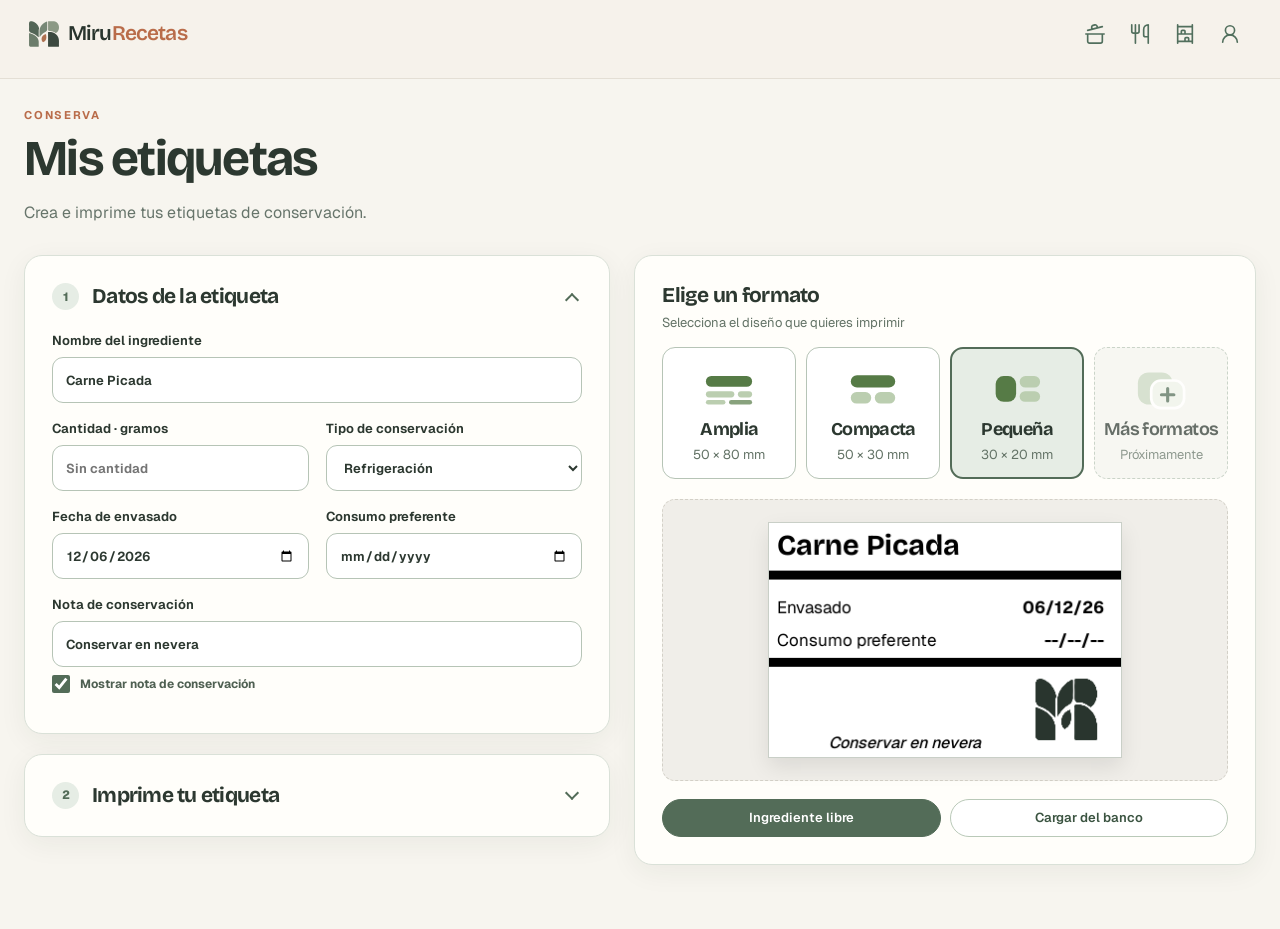
==== commit 50304bc9: "feat: fuente de la ficha seleccionada consultable en el banco" ====
--- a/ingredientes-v1/index.html
+++ b/ingredientes-v1/index.html
@@ -325,6 +325,7 @@
     </label>
     <p id="bank-results-count" class="bank-results-count" role="status" aria-live="polite"></p>
     <div id="bank-results" class="bank-results" role="listbox" aria-label="Ingredientes encontrados"></div>
+    <p id="bank-source-info" class="bank-source-info" aria-live="polite"></p>
     <div class="bank-sheet-actions">
       <button type="button" id="bank-apply" class="btn" disabled>Aplicar a etiqueta</button>
     </div>
--- a/ingredientes-v1/style.css
+++ b/ingredientes-v1/style.css
@@ -173,3 +173,58 @@
 .note-settings{margin-top:17px}
 @media(max-width:900px){.format-preview{margin-top:16px}}
 @media(prefers-reduced-motion:reduce){.accordion-chevron{transition:none}}
+
+
+/* Banco doméstico de Pequeña: dos chips discretos y selector modal independiente. */
+#ingredient-bank-controls[hidden],#bank-overlay[hidden],#bank-time-tools[hidden],
+#bank-reset-date[hidden]{display:none!important}
+.bank-mode{display:flex;flex-wrap:wrap;gap:9px;margin-top:18px}
+.bank-choice{border:1px solid #b9c9b8;background:#fff;color:var(--sage-dark);border-radius:999px;
+ padding:10px 15px;font:600 13px/1.2 "Geist",sans-serif;cursor:pointer;flex:1 1 145px}
+.bank-choice.is-active{background:var(--sage);border-color:var(--sage);color:#fff}
+.bank-choice:focus-visible,.bank-close:focus-visible,.bank-category:focus-visible,.bank-item:focus-visible,
+.bank-time-tools button:focus-visible{outline:3px solid #9dbc9a;outline-offset:3px}
+.bank-choice:hover:not(.is-active){background:var(--sage-soft)}
+.bank-time-tools{display:flex;align-items:center;justify-content:space-between;gap:12px;flex-wrap:wrap;
+ color:var(--sage-dark);font-size:12px;margin:7px 0 2px}
+.bank-time-tools button{border:0;background:none;color:var(--sage-dark);text-decoration:underline;
+ font-size:12px;cursor:pointer;padding:5px 0}
+.bank-overlay{position:fixed;inset:0;z-index:10020;background:rgb(26 43 32 / 40%);
+ display:flex;align-items:flex-end;justify-content:stretch}
+.bank-sheet{background:var(--paper);color:var(--ink);border-radius:20px 20px 0 0;width:100%;
+ max-height:min(90dvh,760px);padding:22px max(18px,env(safe-area-inset-right)) calc(18px + env(safe-area-inset-bottom)) max(18px,env(safe-area-inset-left));
+ display:flex;flex-direction:column;gap:13px;overflow:hidden;box-shadow:0 0 40px rgb(0 0 0 / 20%)}
+.bank-sheet-head{display:flex;justify-content:space-between;align-items:flex-start;gap:12px}
+.bank-sheet-head .eyebrow{font-size:10px;margin:0 0 4px}
+.bank-sheet-head h2{font:700 23px/1.2 "Bricolage Grotesque",sans-serif;margin:0}
+.bank-close{background:var(--sage-soft);border:1px solid var(--line);border-radius:9px;cursor:pointer;
+ padding:8px 10px;white-space:nowrap;color:var(--sage-dark);font-weight:600}
+.bank-search-field,.bank-subfield{display:flex;flex-direction:column;gap:6px;color:var(--sage-dark);
+ font-size:12px;font-weight:650}
+.bank-search-field input,.bank-subfield select{border:1px solid #b6c4b6;border-radius:10px;background:#fff;
+ padding:11px 12px;color:var(--ink);min-width:0;width:100%;font:500 15px "Geist",sans-serif}
+.bank-categories{display:flex;flex-wrap:wrap;gap:6px}
+.bank-category{border:1px solid var(--line);background:#fff;border-radius:999px;padding:8px 11px;
+ font:600 12px/1.2 "Geist",sans-serif;color:var(--sage-dark);cursor:pointer}
+.bank-category[aria-pressed="true"]{background:var(--sage-soft);border-color:var(--sage)}
+.bank-subfield select{padding:8px 10px;font-size:13px}
+.bank-results-count{font-size:12px;color:var(--muted);margin:0}
+.bank-results{overflow-y:auto;overscroll-behavior:contain;min-height:0;flex:1 1 auto;display:grid;
+ align-content:start;gap:8px;padding:1px 3px 7px 1px}
+.bank-item{text-align:left;display:flex;align-items:flex-start;justify-content:space-between;
+ gap:10px;background:#fff;border:1px solid var(--line);border-radius:11px;padding:11px 12px;
+ cursor:pointer;color:var(--ink);width:100%}
+.bank-item[aria-selected="true"]{border:2px solid var(--sage);background:var(--sage-soft);padding:10px 11px}
+.bank-item-body{display:flex;flex-direction:column;gap:4px;min-width:0}
+.bank-item-name{font:700 15px/1.25 "Bricolage Grotesque",sans-serif}
+.bank-item-meta{color:var(--muted);font-size:12px;line-height:1.35}
+.bank-item-mark{font-weight:750;color:var(--sage-dark);flex:none}
+.bank-empty{color:var(--muted);font-size:14px;padding:15px}
+.bank-sheet-actions{border-top:1px solid var(--line);padding-top:12px}
+.bank-sheet-actions .btn{width:100%;margin:0}
+@media(min-width:700px) and (orientation:landscape){
+ .bank-overlay{align-items:stretch;justify-content:flex-end}
+ .bank-sheet{width:min(490px,50vw);height:100%;max-height:none;
+  border-radius:20px 0 0 20px;padding:26px 22px 26px 24px}
+}
+@media(prefers-reduced-motion:reduce){.bank-choice,.bank-category,.bank-item{transition:none}}
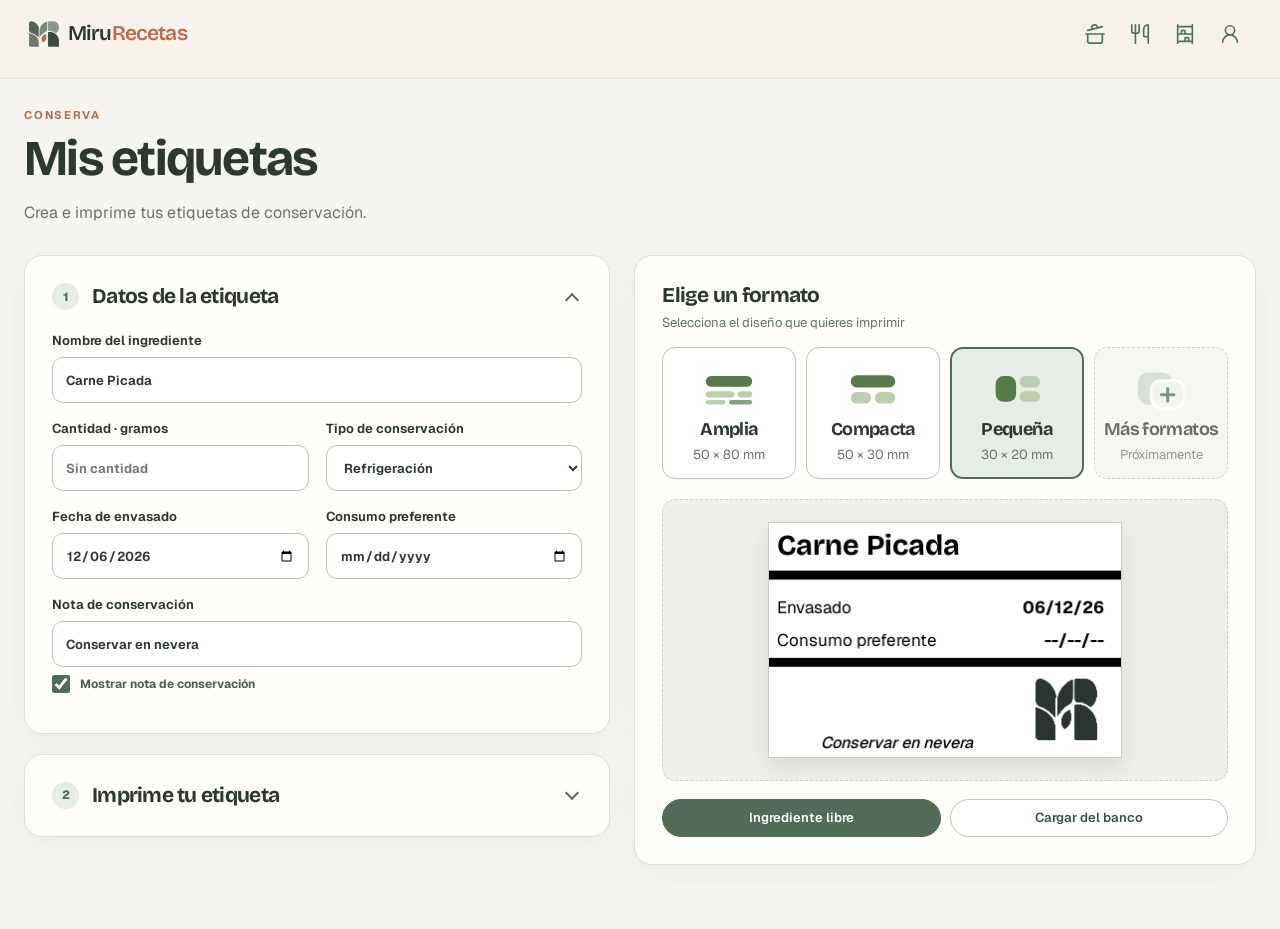
==== commit 954cfb4a: "fix: actualizar versión de plantilla para Chrome Android" ====
--- a/ingredientes-v1/index.html
+++ b/ingredientes-v1/index.html
@@ -10,7 +10,7 @@
 <link rel="preconnect" href="https://fonts.gstatic.com" crossorigin>
 <link href="https://fonts.googleapis.com/css2?family=Bricolage+Grotesque:opsz,wght@12..96,400;12..96,500;12..96,600;12..96,700&family=Geist:ital,wght@0,400;0,500;0,700;1,500&display=swap" rel="stylesheet">
 <link rel="stylesheet" href="./cabecera.css">
-<link rel="stylesheet" href="./style.css?v=20261108-banco-panel-v1">
+<link rel="stylesheet" href="./style.css?v=20261108-banco-correcciones-v2">
 </head>
 <body>
 <header class="miru-header miru-header--interior" data-miru-header="interior" aria-label="Cabecera de MiruRecetas">
@@ -324,19 +324,18 @@
       <select id="bank-subcategory"><option value="">Todas</option></select>
     </label>
     <p id="bank-results-count" class="bank-results-count" role="status" aria-live="polite"></p>
-    <div id="bank-results" class="bank-results" role="listbox" aria-label="Ingredientes encontrados"></div>
-    <p id="bank-source-info" class="bank-source-info" aria-live="polite"></p>
+    <div id="bank-results" class="bank-results" role="group" aria-label="Ingredientes encontrados"></div>
     <div class="bank-sheet-actions">
       <button type="button" id="bank-apply" class="btn" disabled>Aplicar a etiqueta</button>
     </div>
   </section>
 </div>
 <script src="./motor-libre.js?v=20261108-raster-regiones-v1"></script>
-<script src="./plantilla-pequena.js?v=20261107-motor-unico"></script>
+<script src="./plantilla-pequena.js?v=20261108-nota-centrada-v4"></script>
 <script src="./plantilla-compacta.js?v=20261108-compacta-qa2"></script>
 <script src="./plantilla-amplia.js?v=20261108-amplia-b-v2"></script>
-<script src="./app.js?v=20261108-raster-regiones-v1"></script>
-<script src="./banco-ui.js?v=20261108-banco-panel-v1"></script>
+<script src="./app.js?v=20261108-banco-correcciones-v2"></script>
+<script src="./banco-ui.js?v=20261108-banco-correcciones-v2"></script>
 <script src="./cabecera.js" defer></script>
 </body>
 </html>
--- a/ingredientes-v1/style.css
+++ b/ingredientes-v1/style.css
@@ -214,7 +214,7 @@
 .bank-item{text-align:left;display:flex;align-items:flex-start;justify-content:space-between;
  gap:10px;background:#fff;border:1px solid var(--line);border-radius:11px;padding:11px 12px;
  cursor:pointer;color:var(--ink);width:100%}
-.bank-item[aria-selected="true"]{border:2px solid var(--sage);background:var(--sage-soft);padding:10px 11px}
+.bank-item[aria-pressed="true"]{border:2px solid var(--sage);background:var(--sage-soft);padding:10px 11px}
 .bank-item-body{display:flex;flex-direction:column;gap:4px;min-width:0}
 .bank-item-name{font:700 15px/1.25 "Bricolage Grotesque",sans-serif}
 .bank-item-meta{color:var(--muted);font-size:12px;line-height:1.35}
